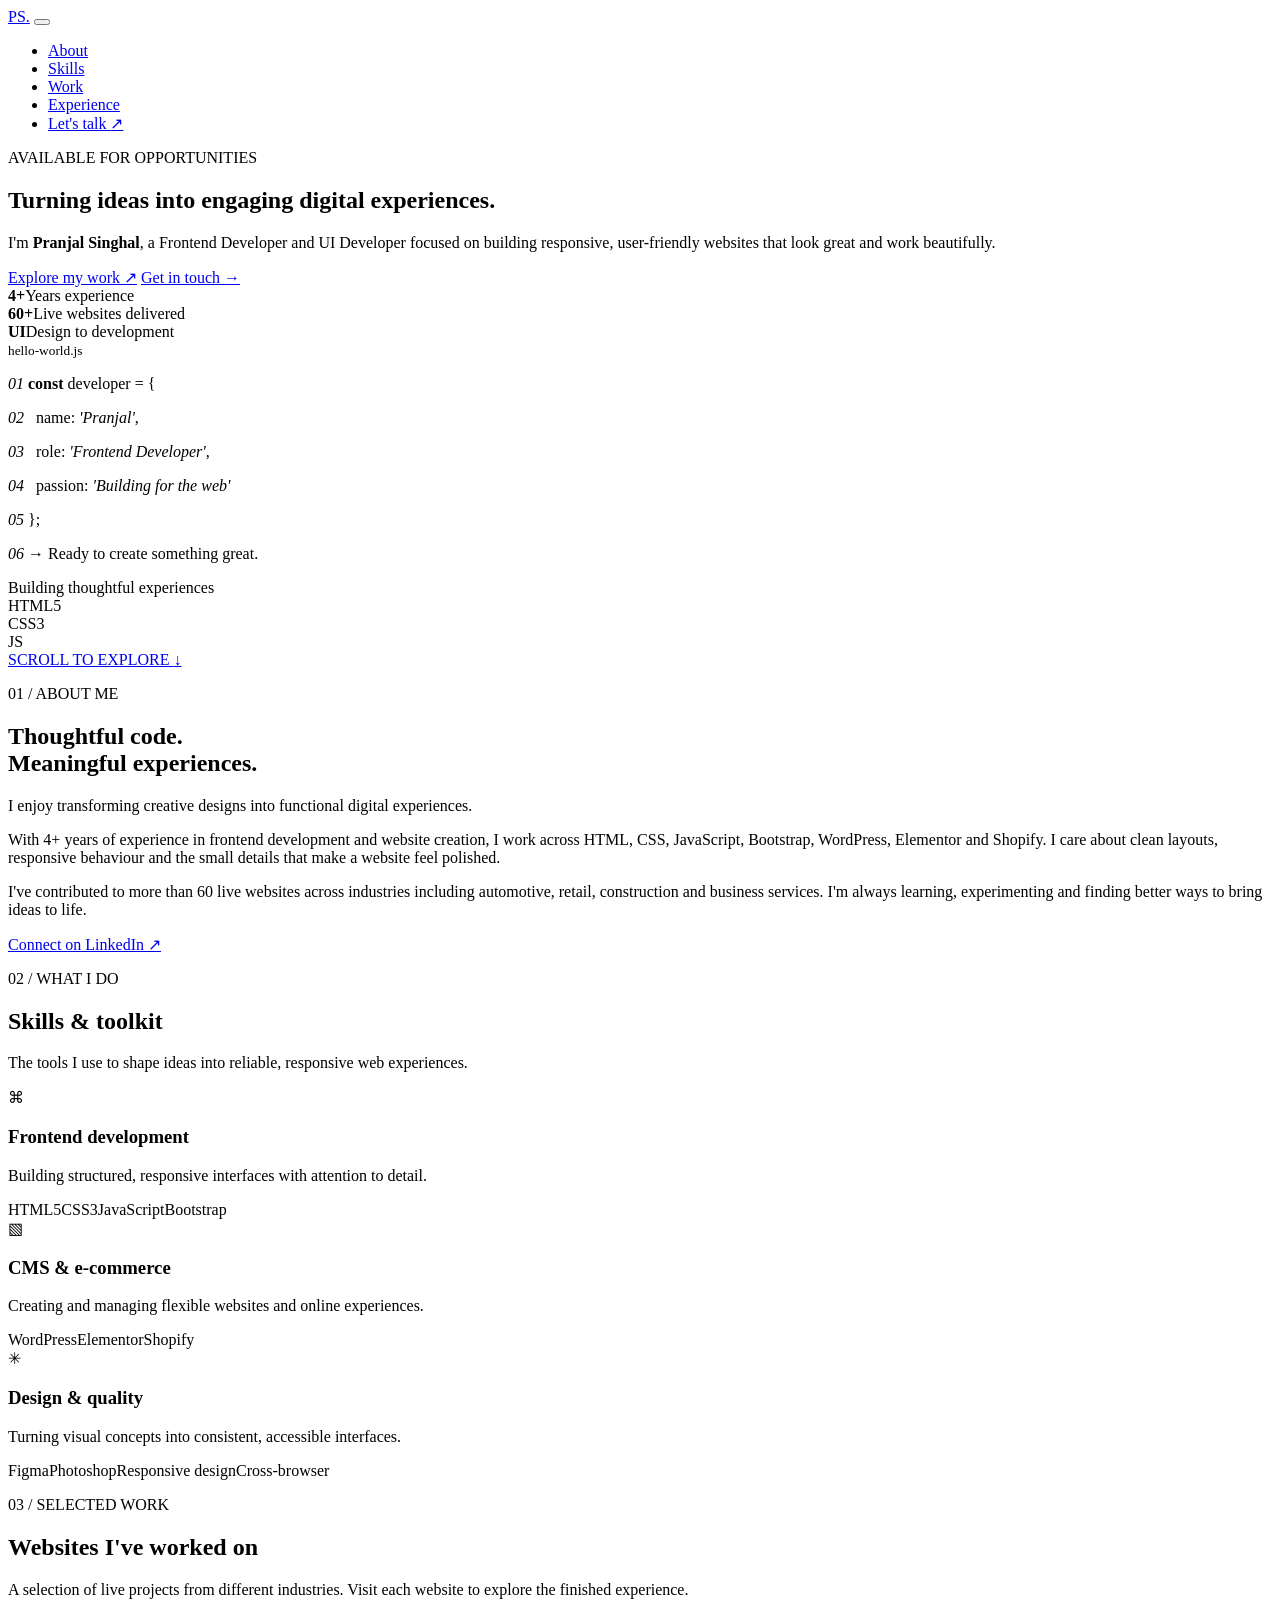
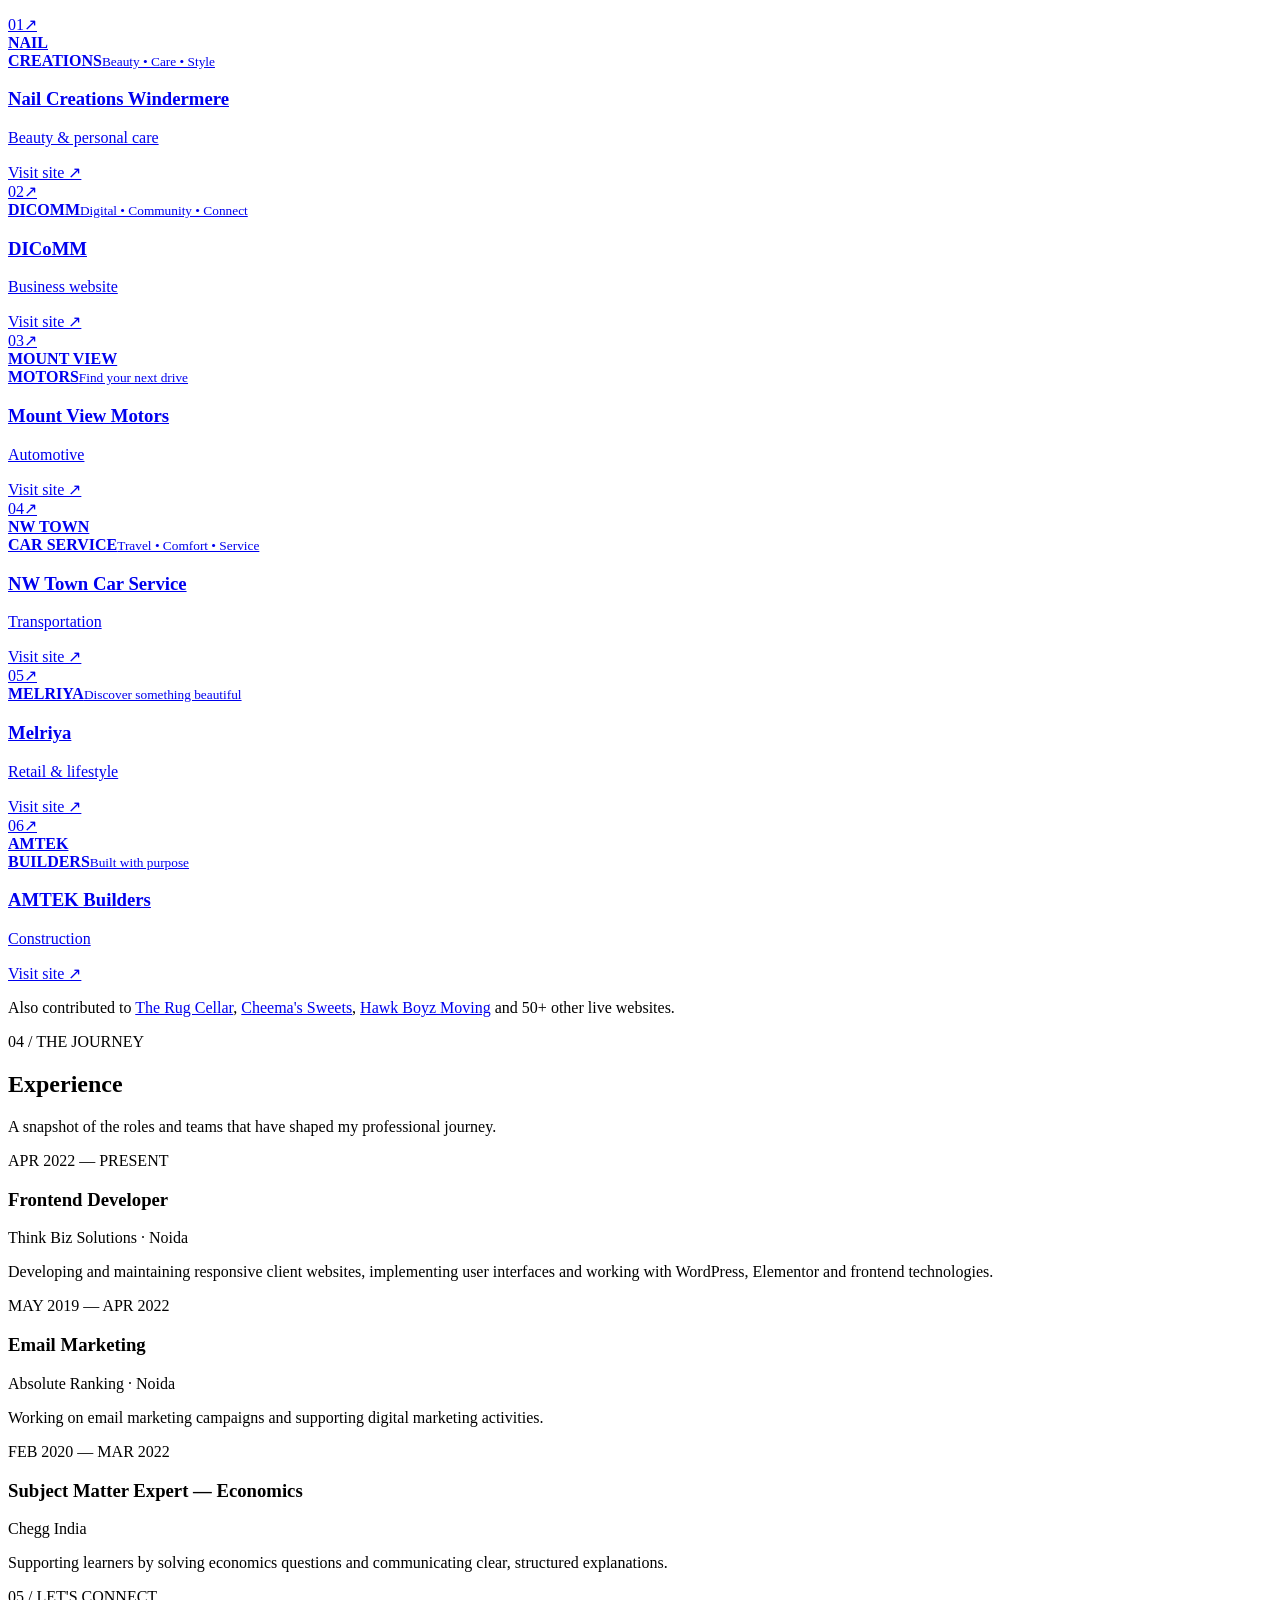
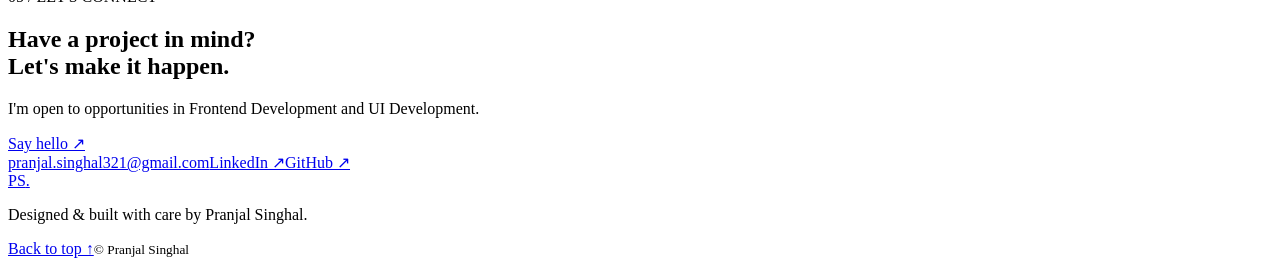
==== index.html @ 318af423 "Add personal portfolio website structure" ====
<!DOCTYPE html>
<html lang="en">
<head>
  <meta charset="UTF-8">
  <meta name="viewport" content="width=device-width, initial-scale=1.0">
  <meta name="description" content="Pranjal Singhal — Frontend Developer and UI Developer. Explore selected web projects, skills and experience.">
  <title>Pranjal Singhal | Frontend Developer</title>
  <link rel="preconnect" href="https://fonts.googleapis.com">
  <link rel="preconnect" href="https://fonts.gstatic.com" crossorigin>
  <link href="https://fonts.googleapis.com/css2?family=DM+Sans:wght@400;500;600;700&family=Manrope:wght@400;500;600;700;800&display=swap" rel="stylesheet">
  <link rel="stylesheet" href="style.css">
  <script src="script.js" defer></script>
</head>
<body>
  <header class="site-header">
    <nav class="nav container" aria-label="Main navigation">
      <a class="logo" href="#home" aria-label="Pranjal Singhal home">PS<span>.</span></a>
      <button class="menu-toggle" aria-label="Open navigation" aria-expanded="false" aria-controls="nav-links">
        <span></span><span></span>
      </button>
      <ul class="nav-links" id="nav-links">
        <li><a href="#about">About</a></li>
        <li><a href="#skills">Skills</a></li>
        <li><a href="#work">Work</a></li>
        <li><a href="#experience">Experience</a></li>
        <li><a class="nav-cta" href="#contact">Let's talk <span>↗</span></a></li>
      </ul>
    </nav>
  </header>

  <main>
    <section class="hero container" id="home">
      <div class="hero-copy">
        <p class="eyebrow"><span class="status-dot"></span> AVAILABLE FOR OPPORTUNITIES</p>
        <h1>Turning ideas into <span class="gradient-text">engaging</span> digital experiences.</h1>
        <p class="hero-description">I'm <strong>Pranjal Singhal</strong>, a Frontend Developer and UI Developer focused on building responsive, user-friendly websites that look great and work beautifully.</p>
        <div class="hero-actions">
          <a class="button button-primary" href="#work">Explore my work <span>↗</span></a>
          <a class="button button-quiet" href="#contact">Get in touch <span>→</span></a>
        </div>
        <div class="hero-meta">
          <div><strong>4+</strong><span>Years experience</span></div>
          <div><strong>60+</strong><span>Live websites delivered</span></div>
          <div><strong>UI</strong><span>Design to development</span></div>
        </div>
      </div>
      <div class="hero-art" aria-label="Abstract frontend development illustration">
        <div class="orb orb-one"></div><div class="orb orb-two"></div>
        <div class="code-card">
          <div class="code-top"><span></span><span></span><span></span><small>hello-world.js</small></div>
          <div class="code-lines">
            <p><i>01</i> <b>const</b> developer = {</p>
            <p><i>02</i> &nbsp; name: <em>'Pranjal'</em>,</p>
            <p><i>03</i> &nbsp; role: <em>'Frontend Developer'</em>,</p>
            <p><i>04</i> &nbsp; passion: <em>'Building for the web'</em></p>
            <p><i>05</i> };</p>
            <p class="code-output"><i>06</i> <span>→ Ready to create something great.</span></p>
          </div>
          <div class="code-footer"><span class="pulse"></span> Building thoughtful experiences</div>
        </div>
        <div class="floating-tag tag-html">HTML5</div>
        <div class="floating-tag tag-css">CSS3</div>
        <div class="floating-tag tag-js">JS</div>
      </div>
      <a class="scroll-cue" href="#about">SCROLL TO EXPLORE <span>↓</span></a>
    </section>

    <section class="section about-section" id="about">
      <div class="container about-grid">
        <div><p class="eyebrow">01 / ABOUT ME</p><h2>Thoughtful code.<br><span class="muted-heading">Meaningful experiences.</span></h2></div>
        <div class="about-copy">
          <p class="lead">I enjoy transforming creative designs into functional digital experiences.</p>
          <p>With 4+ years of experience in frontend development and website creation, I work across HTML, CSS, JavaScript, Bootstrap, WordPress, Elementor and Shopify. I care about clean layouts, responsive behaviour and the small details that make a website feel polished.</p>
          <p>I've contributed to more than 60 live websites across industries including automotive, retail, construction and business services. I'm always learning, experimenting and finding better ways to bring ideas to life.</p>
          <a class="text-link" href="https://www.linkedin.com/in/pranjal-singhal-7a9404220/" target="_blank" rel="noreferrer">Connect on LinkedIn <span>↗</span></a>
        </div>
      </div>
    </section>

    <section class="section container" id="skills">
      <div class="section-heading"><div><p class="eyebrow">02 / WHAT I DO</p><h2>Skills & toolkit</h2></div><p class="section-intro">The tools I use to shape ideas into reliable, responsive web experiences.</p></div>
      <div class="skill-grid">
        <article class="skill-card"><div class="skill-icon">⌘</div><h3>Frontend development</h3><p>Building structured, responsive interfaces with attention to detail.</p><div class="chips"><span>HTML5</span><span>CSS3</span><span>JavaScript</span><span>Bootstrap</span></div></article>
        <article class="skill-card"><div class="skill-icon">▧</div><h3>CMS & e-commerce</h3><p>Creating and managing flexible websites and online experiences.</p><div class="chips"><span>WordPress</span><span>Elementor</span><span>Shopify</span></div></article>
        <article class="skill-card"><div class="skill-icon">✳</div><h3>Design & quality</h3><p>Turning visual concepts into consistent, accessible interfaces.</p><div class="chips"><span>Figma</span><span>Photoshop</span><span>Responsive design</span><span>Cross-browser</span></div></article>
      </div>
    </section>

    <section class="section work-section" id="work">
      <div class="container">
        <div class="section-heading"><div><p class="eyebrow">03 / SELECTED WORK</p><h2>Websites I've worked on</h2></div><p class="section-intro">A selection of live projects from different industries. Visit each website to explore the finished experience.</p></div>
        <div class="project-grid">
          <a class="project-card project-one" href="https://nailcreationswindermere.com/" target="_blank" rel="noreferrer"><div class="project-visual"><span class="project-number">01</span><span class="project-arrow">↗</span><div class="mock-window"><div class="mock-bar"></div><div class="mock-content"><b>NAIL<br>CREATIONS</b><i></i><small>Beauty • Care • Style</small></div></div></div><div class="project-info"><div><h3>Nail Creations Windermere</h3><p>Beauty & personal care</p></div><span class="project-link">Visit site ↗</span></div></a>
          <a class="project-card project-two" href="https://dicomm.ca/" target="_blank" rel="noreferrer"><div class="project-visual"><span class="project-number">02</span><span class="project-arrow">↗</span><div class="mock-window"><div class="mock-bar"></div><div class="mock-content"><b>DI<span>COMM</span></b><i></i><small>Digital • Community • Connect</small></div></div></div><div class="project-info"><div><h3>DICoMM</h3><p>Business website</p></div><span class="project-link">Visit site ↗</span></div></a>
          <a class="project-card project-three" href="https://mountviewmotors.ca/" target="_blank" rel="noreferrer"><div class="project-visual"><span class="project-number">03</span><span class="project-arrow">↗</span><div class="mock-window"><div class="mock-bar"></div><div class="mock-content"><b>MOUNT VIEW<br>MOTORS</b><i></i><small>Find your next drive</small></div></div></div><div class="project-info"><div><h3>Mount View Motors</h3><p>Automotive</p></div><span class="project-link">Visit site ↗</span></div></a>
          <a class="project-card project-four" href="https://www.nwtowncarservice.com/" target="_blank" rel="noreferrer"><div class="project-visual"><span class="project-number">04</span><span class="project-arrow">↗</span><div class="mock-window"><div class="mock-bar"></div><div class="mock-content"><b>NW TOWN<br>CAR SERVICE</b><i></i><small>Travel • Comfort • Service</small></div></div></div><div class="project-info"><div><h3>NW Town Car Service</h3><p>Transportation</p></div><span class="project-link">Visit site ↗</span></div></a>
          <a class="project-card project-five" href="https://www.melriya.com/" target="_blank" rel="noreferrer"><div class="project-visual"><span class="project-number">05</span><span class="project-arrow">↗</span><div class="mock-window"><div class="mock-bar"></div><div class="mock-content"><b>MELRIYA</b><i></i><small>Discover something beautiful</small></div></div></div><div class="project-info"><div><h3>Melriya</h3><p>Retail & lifestyle</p></div><span class="project-link">Visit site ↗</span></div></a>
          <a class="project-card project-six" href="https://www.amtekbuilders.com/" target="_blank" rel="noreferrer"><div class="project-visual"><span class="project-number">06</span><span class="project-arrow">↗</span><div class="mock-window"><div class="mock-bar"></div><div class="mock-content"><b>AMTEK<br>BUILDERS</b><i></i><small>Built with purpose</small></div></div></div><div class="project-info"><div><h3>AMTEK Builders</h3><p>Construction</p></div><span class="project-link">Visit site ↗</span></div></a>
        </div>
        <p class="more-work">Also contributed to <a href="https://therugcellar.in/" target="_blank" rel="noreferrer">The Rug Cellar</a>, <a href="https://cheemasweets.org/" target="_blank" rel="noreferrer">Cheema's Sweets</a>, <a href="https://hawkboyzmoving.com/" target="_blank" rel="noreferrer">Hawk Boyz Moving</a> and 50+ other live websites.</p>
      </div>
    </section>

    <section class="section container" id="experience">
      <div class="section-heading"><div><p class="eyebrow">04 / THE JOURNEY</p><h2>Experience</h2></div><p class="section-intro">A snapshot of the roles and teams that have shaped my professional journey.</p></div>
      <div class="timeline">
        <article class="timeline-item"><div class="timeline-date">APR 2022 — PRESENT</div><div class="timeline-content"><h3>Frontend Developer</h3><p class="company">Think Biz Solutions · Noida</p><p>Developing and maintaining responsive client websites, implementing user interfaces and working with WordPress, Elementor and frontend technologies.</p></div><span class="timeline-dot"></span></article>
        <article class="timeline-item"><div class="timeline-date">MAY 2019 — APR 2022</div><div class="timeline-content"><h3>Email Marketing</h3><p class="company">Absolute Ranking · Noida</p><p>Working on email marketing campaigns and supporting digital marketing activities.</p></div><span class="timeline-dot"></span></article>
        <article class="timeline-item"><div class="timeline-date">FEB 2020 — MAR 2022</div><div class="timeline-content"><h3>Subject Matter Expert — Economics</h3><p class="company">Chegg India</p><p>Supporting learners by solving economics questions and communicating clear, structured explanations.</p></div><span class="timeline-dot"></span></article>
      </div>
    </section>

    <section class="contact-section" id="contact">
      <div class="container contact-inner"><p class="eyebrow">05 / LET'S CONNECT</p><h2>Have a project in mind?<br><span>Let's make it happen.</span></h2><p>I'm open to opportunities in Frontend Development and UI Development.</p><a class="button button-light" href="mailto:pranjal.singhal321@gmail.com">Say hello <span>↗</span></a><div class="contact-details"><a href="mailto:pranjal.singhal321@gmail.com">pranjal.singhal321@gmail.com</a><a href="https://www.linkedin.com/in/pranjal-singhal-7a9404220/" target="_blank" rel="noreferrer">LinkedIn ↗</a><a href="https://github.com/pranjalsinghal321" target="_blank" rel="noreferrer">GitHub ↗</a></div></div>
    </section>
  </main>

  <footer class="footer"><div class="container footer-inner"><a class="logo" href="#home">PS<span>.</span></a><p>Designed & built with care by Pranjal Singhal.</p><a href="#home">Back to top ↑</a><small>© <span id="year"></span> Pranjal Singhal</small></div></footer>
</body>
</html>
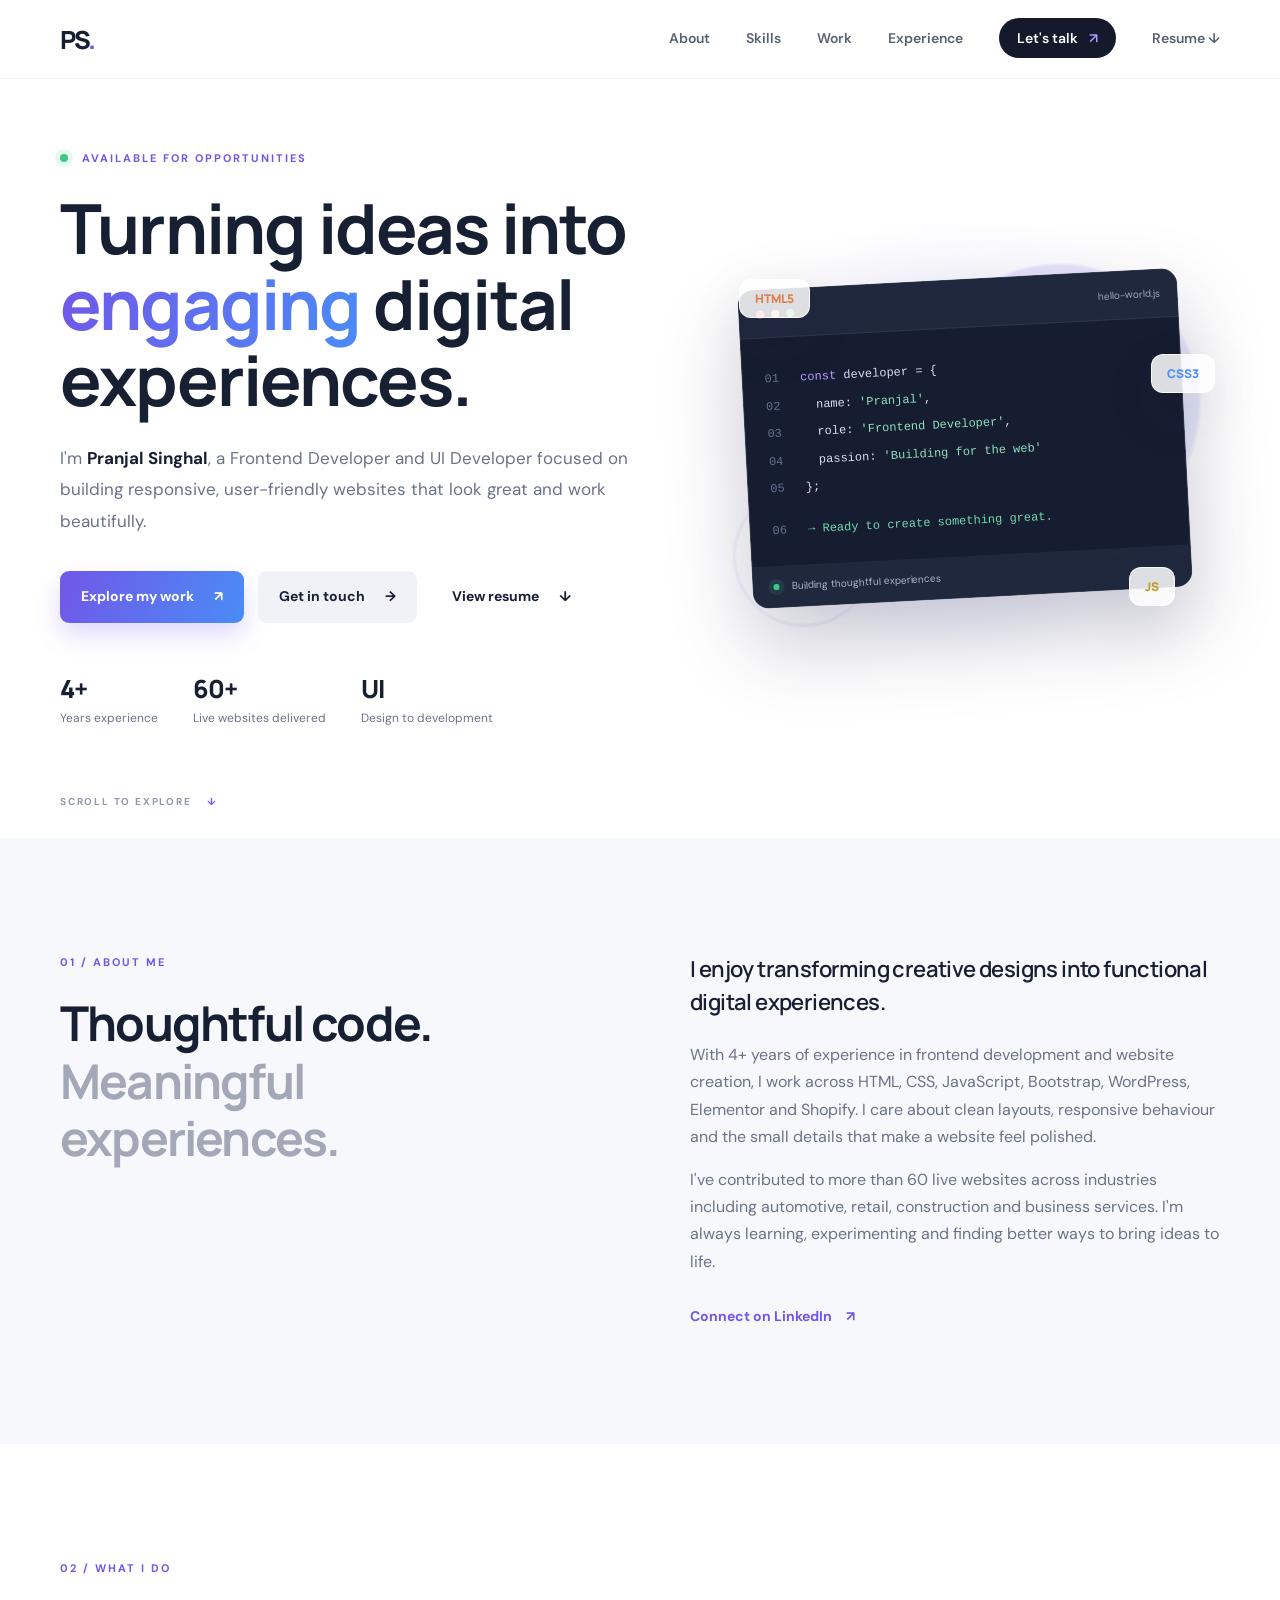
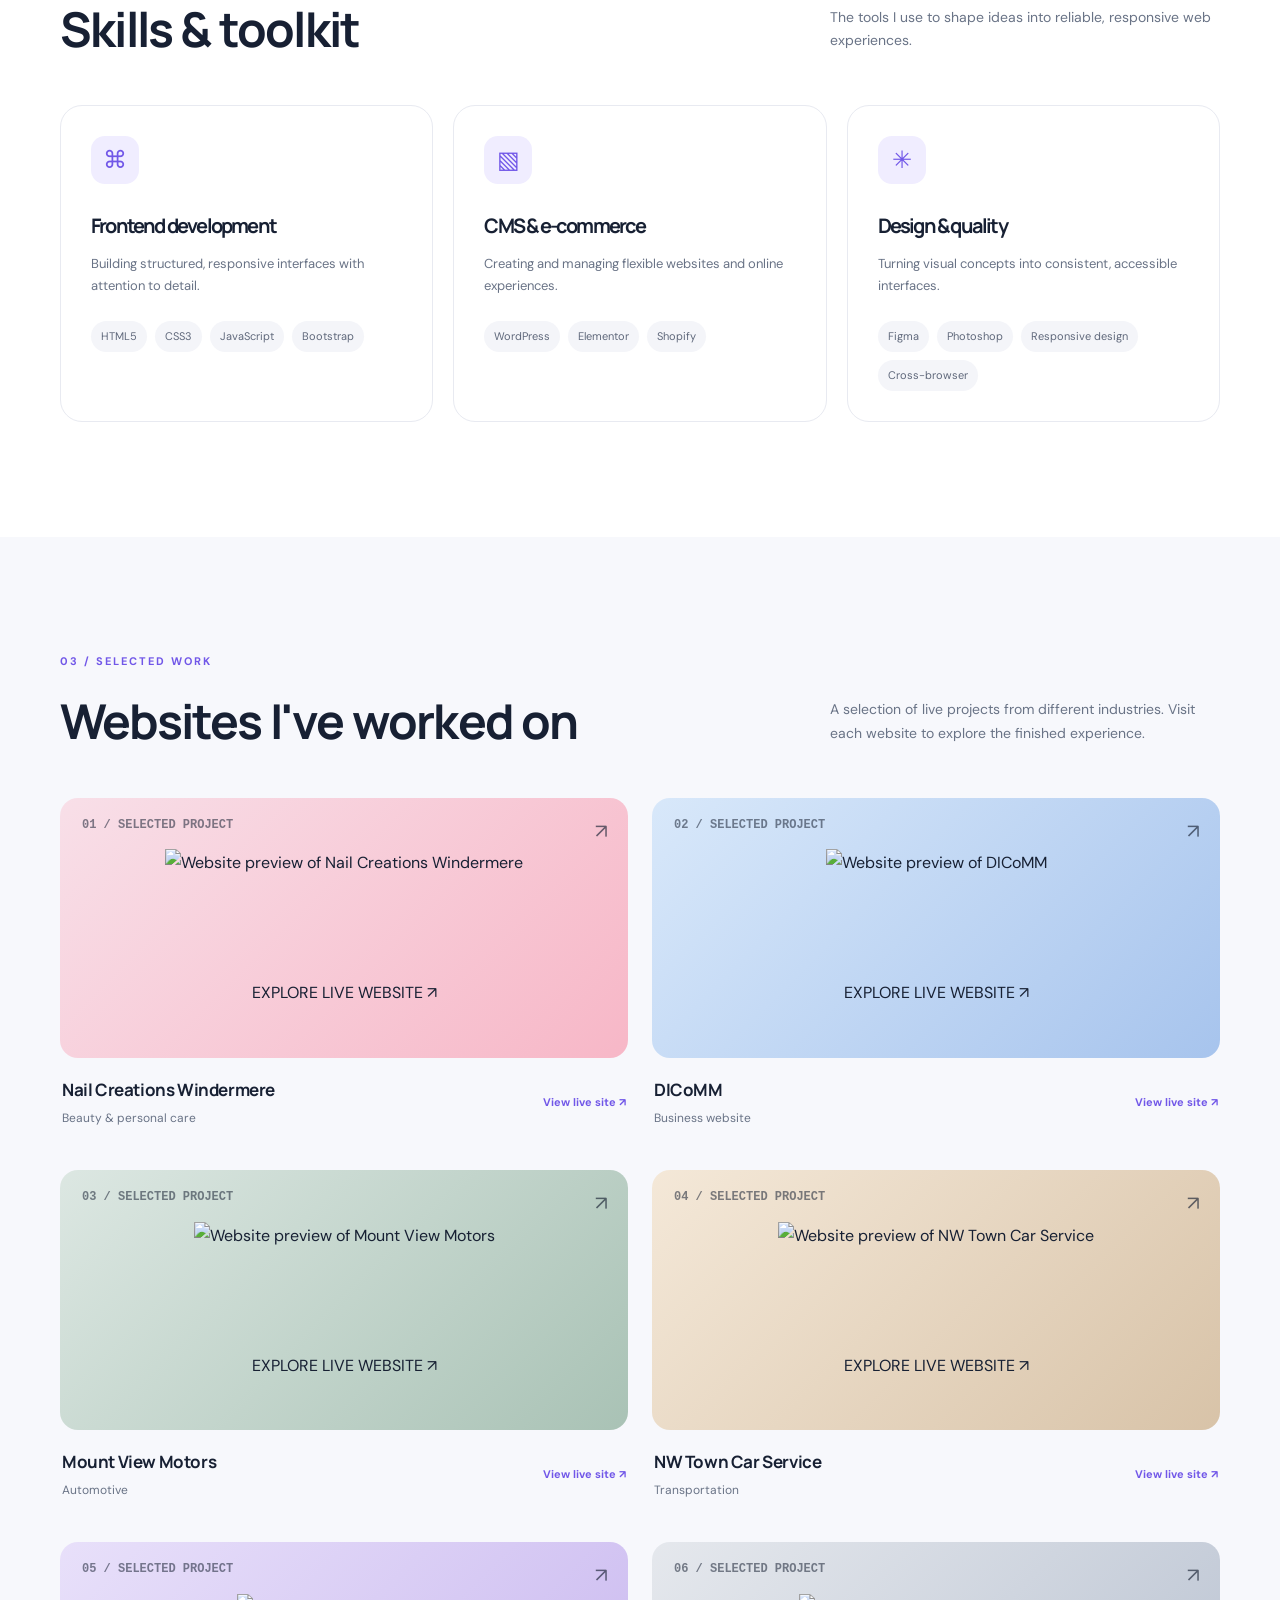
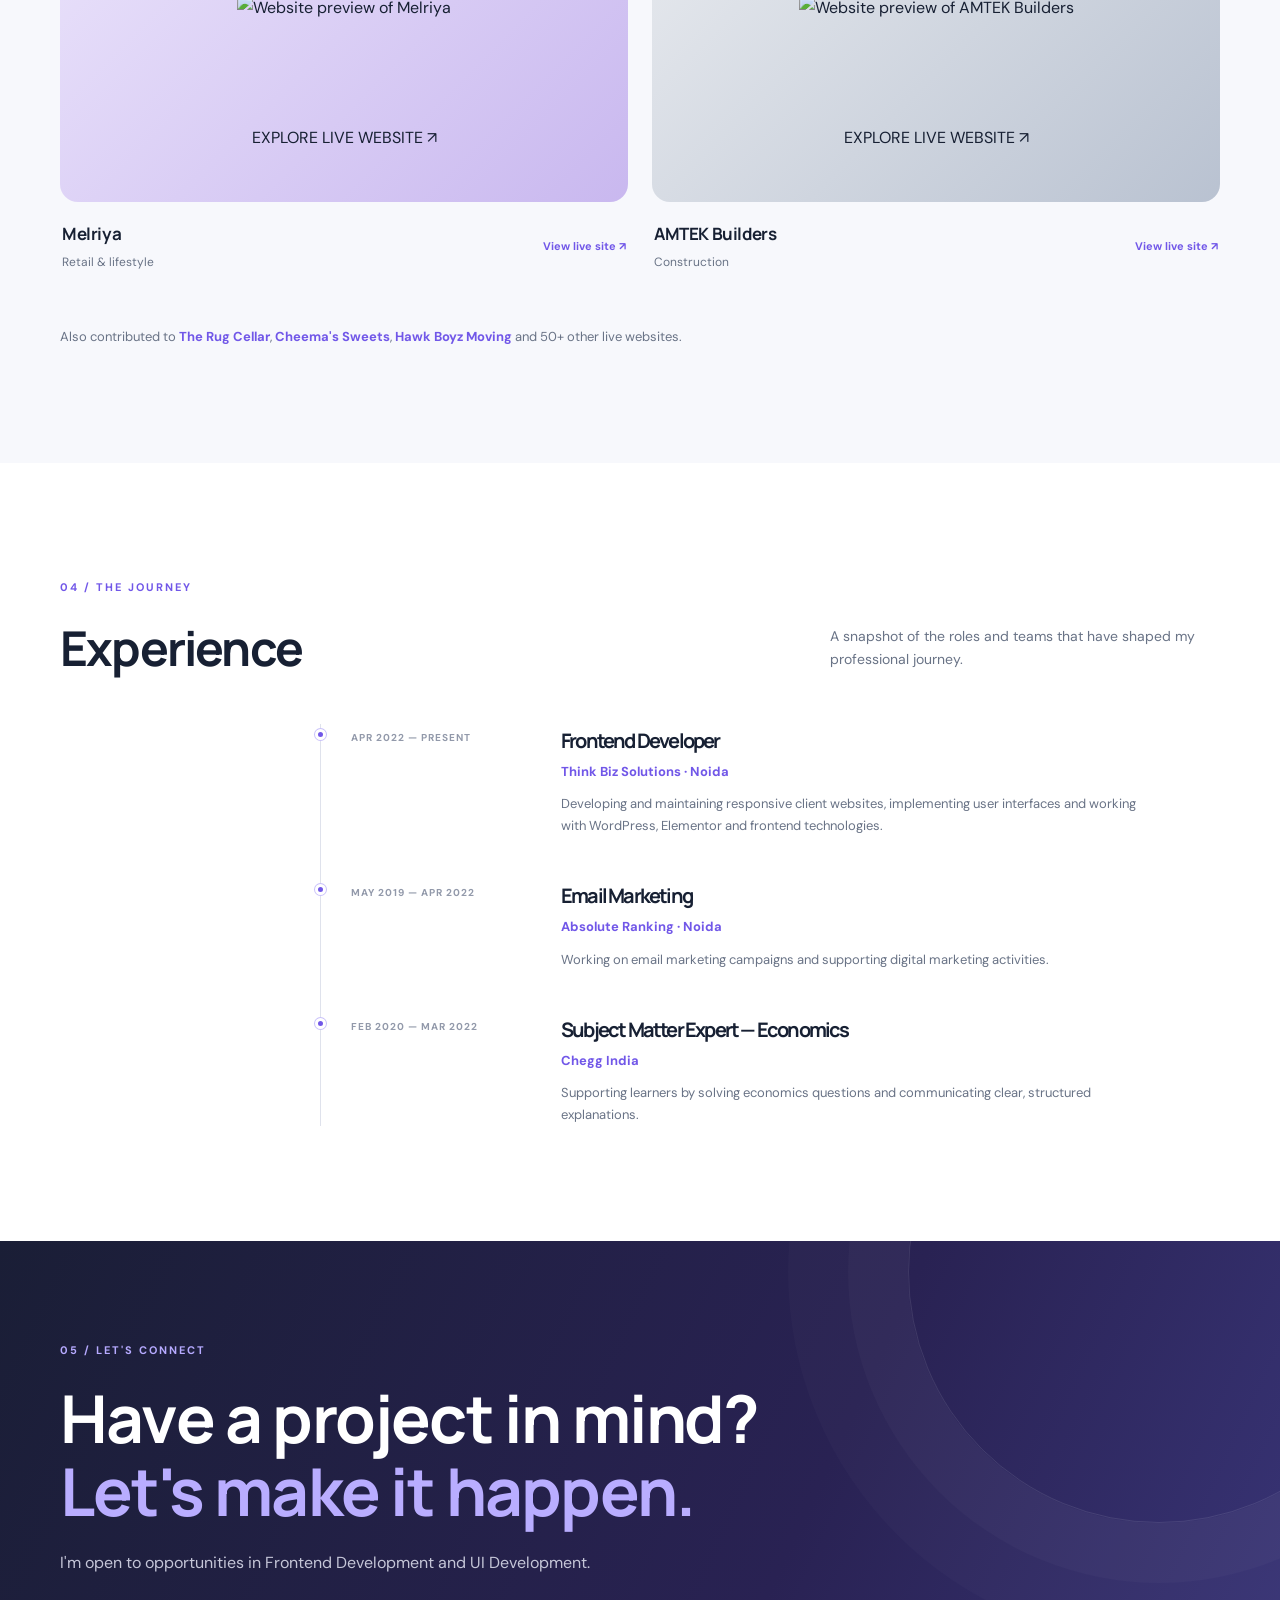
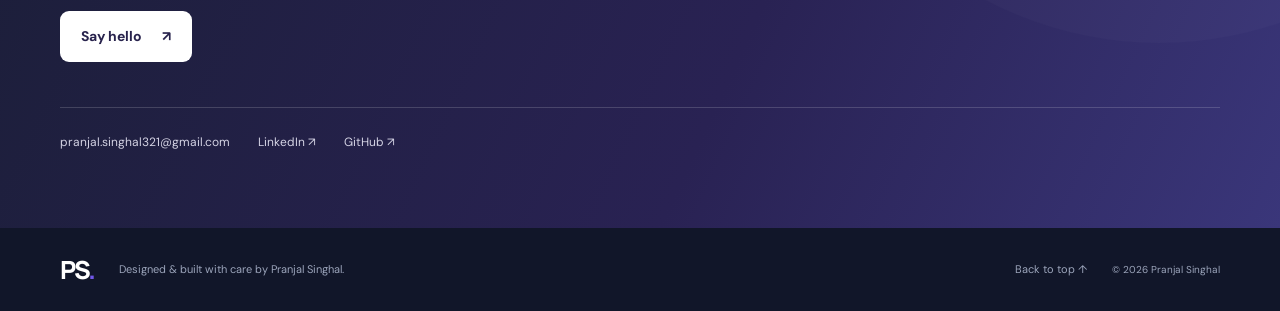
==== commit 74afb517: "Add live project previews and resume links" ====
--- a/index.html
+++ b/index.html
@@ -24,6 +24,7 @@
         <li><a href="#work">Work</a></li>
         <li><a href="#experience">Experience</a></li>
         <li><a class="nav-cta" href="#contact">Let's talk <span>↗</span></a></li>
+        <li><a class="nav-resume" href="resume.html">Resume ↓</a></li>
       </ul>
     </nav>
   </header>
@@ -37,6 +38,7 @@
         <div class="hero-actions">
           <a class="button button-primary" href="#work">Explore my work <span>↗</span></a>
           <a class="button button-quiet" href="#contact">Get in touch <span>→</span></a>
+          <a class="button button-outline" href="resume.html">View resume <span>↓</span></a>
         </div>
         <div class="hero-meta">
           <div><strong>4+</strong><span>Years experience</span></div>
@@ -90,12 +92,12 @@
       <div class="container">
         <div class="section-heading"><div><p class="eyebrow">03 / SELECTED WORK</p><h2>Websites I've worked on</h2></div><p class="section-intro">A selection of live projects from different industries. Visit each website to explore the finished experience.</p></div>
         <div class="project-grid">
-          <a class="project-card project-one" href="https://nailcreationswindermere.com/" target="_blank" rel="noreferrer"><div class="project-visual"><span class="project-number">01</span><span class="project-arrow">↗</span><div class="mock-window"><div class="mock-bar"></div><div class="mock-content"><b>NAIL<br>CREATIONS</b><i></i><small>Beauty • Care • Style</small></div></div></div><div class="project-info"><div><h3>Nail Creations Windermere</h3><p>Beauty & personal care</p></div><span class="project-link">Visit site ↗</span></div></a>
-          <a class="project-card project-two" href="https://dicomm.ca/" target="_blank" rel="noreferrer"><div class="project-visual"><span class="project-number">02</span><span class="project-arrow">↗</span><div class="mock-window"><div class="mock-bar"></div><div class="mock-content"><b>DI<span>COMM</span></b><i></i><small>Digital • Community • Connect</small></div></div></div><div class="project-info"><div><h3>DICoMM</h3><p>Business website</p></div><span class="project-link">Visit site ↗</span></div></a>
-          <a class="project-card project-three" href="https://mountviewmotors.ca/" target="_blank" rel="noreferrer"><div class="project-visual"><span class="project-number">03</span><span class="project-arrow">↗</span><div class="mock-window"><div class="mock-bar"></div><div class="mock-content"><b>MOUNT VIEW<br>MOTORS</b><i></i><small>Find your next drive</small></div></div></div><div class="project-info"><div><h3>Mount View Motors</h3><p>Automotive</p></div><span class="project-link">Visit site ↗</span></div></a>
-          <a class="project-card project-four" href="https://www.nwtowncarservice.com/" target="_blank" rel="noreferrer"><div class="project-visual"><span class="project-number">04</span><span class="project-arrow">↗</span><div class="mock-window"><div class="mock-bar"></div><div class="mock-content"><b>NW TOWN<br>CAR SERVICE</b><i></i><small>Travel • Comfort • Service</small></div></div></div><div class="project-info"><div><h3>NW Town Car Service</h3><p>Transportation</p></div><span class="project-link">Visit site ↗</span></div></a>
-          <a class="project-card project-five" href="https://www.melriya.com/" target="_blank" rel="noreferrer"><div class="project-visual"><span class="project-number">05</span><span class="project-arrow">↗</span><div class="mock-window"><div class="mock-bar"></div><div class="mock-content"><b>MELRIYA</b><i></i><small>Discover something beautiful</small></div></div></div><div class="project-info"><div><h3>Melriya</h3><p>Retail & lifestyle</p></div><span class="project-link">Visit site ↗</span></div></a>
-          <a class="project-card project-six" href="https://www.amtekbuilders.com/" target="_blank" rel="noreferrer"><div class="project-visual"><span class="project-number">06</span><span class="project-arrow">↗</span><div class="mock-window"><div class="mock-bar"></div><div class="mock-content"><b>AMTEK<br>BUILDERS</b><i></i><small>Built with purpose</small></div></div></div><div class="project-info"><div><h3>AMTEK Builders</h3><p>Construction</p></div><span class="project-link">Visit site ↗</span></div></a>
+          <a class="project-card project-one" href="https://nailcreationswindermere.com/" target="_blank" rel="noreferrer"><div class="project-visual"><img class="project-shot" src="https://s.wordpress.com/mshots/v1/https%3A%2F%2Fnailcreationswindermere.com%2F?w=1400" alt="Website preview of Nail Creations Windermere" loading="lazy"><span class="project-number">01 / SELECTED PROJECT</span><span class="project-arrow">↗</span><span class="project-open">EXPLORE LIVE WEBSITE ↗</span></div><div class="project-info"><div><h3>Nail Creations Windermere</h3><p>Beauty & personal care</p></div><span class="project-link">View live site ↗</span></div></a>
+          <a class="project-card project-two" href="https://dicomm.ca/" target="_blank" rel="noreferrer"><div class="project-visual"><img class="project-shot" src="https://s.wordpress.com/mshots/v1/https%3A%2F%2Fdicomm.ca%2F?w=1400" alt="Website preview of DICoMM" loading="lazy"><span class="project-number">02 / SELECTED PROJECT</span><span class="project-arrow">↗</span><span class="project-open">EXPLORE LIVE WEBSITE ↗</span></div><div class="project-info"><div><h3>DICoMM</h3><p>Business website</p></div><span class="project-link">View live site ↗</span></div></a>
+          <a class="project-card project-three" href="https://mountviewmotors.ca/" target="_blank" rel="noreferrer"><div class="project-visual"><img class="project-shot" src="https://s.wordpress.com/mshots/v1/https%3A%2F%2Fmountviewmotors.ca%2F?w=1400" alt="Website preview of Mount View Motors" loading="lazy"><span class="project-number">03 / SELECTED PROJECT</span><span class="project-arrow">↗</span><span class="project-open">EXPLORE LIVE WEBSITE ↗</span></div><div class="project-info"><div><h3>Mount View Motors</h3><p>Automotive</p></div><span class="project-link">View live site ↗</span></div></a>
+          <a class="project-card project-four" href="https://www.nwtowncarservice.com/" target="_blank" rel="noreferrer"><div class="project-visual"><img class="project-shot" src="https://s.wordpress.com/mshots/v1/https%3A%2F%2Fwww.nwtowncarservice.com%2F?w=1400" alt="Website preview of NW Town Car Service" loading="lazy"><span class="project-number">04 / SELECTED PROJECT</span><span class="project-arrow">↗</span><span class="project-open">EXPLORE LIVE WEBSITE ↗</span></div><div class="project-info"><div><h3>NW Town Car Service</h3><p>Transportation</p></div><span class="project-link">View live site ↗</span></div></a>
+          <a class="project-card project-five" href="https://www.melriya.com/" target="_blank" rel="noreferrer"><div class="project-visual"><img class="project-shot" src="https://s.wordpress.com/mshots/v1/https%3A%2F%2Fwww.melriya.com%2F?w=1400" alt="Website preview of Melriya" loading="lazy"><span class="project-number">05 / SELECTED PROJECT</span><span class="project-arrow">↗</span><span class="project-open">EXPLORE LIVE WEBSITE ↗</span></div><div class="project-info"><div><h3>Melriya</h3><p>Retail & lifestyle</p></div><span class="project-link">View live site ↗</span></div></a>
+          <a class="project-card project-six" href="https://www.amtekbuilders.com/" target="_blank" rel="noreferrer"><div class="project-visual"><img class="project-shot" src="https://s.wordpress.com/mshots/v1/https%3A%2F%2Fwww.amtekbuilders.com%2F?w=1400" alt="Website preview of AMTEK Builders" loading="lazy"><span class="project-number">06 / SELECTED PROJECT</span><span class="project-arrow">↗</span><span class="project-open">EXPLORE LIVE WEBSITE ↗</span></div><div class="project-info"><div><h3>AMTEK Builders</h3><p>Construction</p></div><span class="project-link">View live site ↗</span></div></a>
         </div>
         <p class="more-work">Also contributed to <a href="https://therugcellar.in/" target="_blank" rel="noreferrer">The Rug Cellar</a>, <a href="https://cheemasweets.org/" target="_blank" rel="noreferrer">Cheema's Sweets</a>, <a href="https://hawkboyzmoving.com/" target="_blank" rel="noreferrer">Hawk Boyz Moving</a> and 50+ other live websites.</p>
       </div>
--- a/style.css
+++ b/style.css
@@ -0,0 +1,5 @@
+:root{--ink:#172033;--muted:#697386;--paper:#f7f8fc;--white:#fff;--line:#e8eaf1;--purple:#7157e8;--blue:#4a8cf6;--dark:#141a2b;--radius:22px;--shadow:0 20px 60px rgba(30,38,68,.09)}
+*{box-sizing:border-box}html{scroll-behavior:smooth;scroll-padding-top:90px}body{margin:0;background:var(--white);color:var(--ink);font-family:"DM Sans",sans-serif;line-height:1.7}a{color:inherit;text-decoration:none}.container{width:min(1160px,calc(100% - 48px));margin-inline:auto}.site-header{position:sticky;top:0;z-index:20;background:rgba(255,255,255,.88);backdrop-filter:blur(16px);border-bottom:1px solid rgba(232,234,241,.8)}.nav{height:78px;display:flex;align-items:center;justify-content:space-between}.logo{font:800 25px "Manrope",sans-serif;letter-spacing:-2px}.logo span{color:var(--purple)}.nav-links{display:flex;align-items:center;gap:36px;margin:0;padding:0;list-style:none;font-size:14px;font-weight:600}.nav-links a:not(.nav-cta){color:#586174;transition:color .2s}.nav-links a:hover{color:var(--purple)}.nav-cta{background:var(--dark);color:white;padding:11px 18px;border-radius:30px}.nav-cta span{padding-left:8px;color:#a99aff}.menu-toggle{display:none;background:none;border:0}.hero{min-height:690px;display:grid;grid-template-columns:1.08fr .92fr;align-items:center;gap:50px;position:relative;padding-top:70px;padding-bottom:110px}.eyebrow{font-size:11px;letter-spacing:2px;font-weight:700;color:var(--purple);margin:0 0 22px}.status-dot,.pulse{display:inline-block;width:8px;height:8px;border-radius:50%;background:#39c78a;margin-right:9px;box-shadow:0 0 0 5px rgba(57,199,138,.12)}h1,h2,h3,p{margin-top:0}h1,h2,h3{font-family:"Manrope",sans-serif;letter-spacing:-1.8px}h1{font-size:clamp(44px,5.4vw,70px);line-height:1.1;margin-bottom:25px;max-width:680px}.gradient-text{background:linear-gradient(110deg,#7157e8,#4a8cf6);-webkit-background-clip:text;background-clip:text;color:transparent}.hero-description{max-width:570px;color:var(--muted);font-size:17px;line-height:1.85}.hero-description strong{color:var(--ink)}.hero-actions{display:flex;gap:14px;align-items:center;margin:34px 0 48px}.button{display:inline-flex;align-items:center;gap:20px;padding:14px 21px;border-radius:9px;font-size:14px;font-weight:700;transition:transform .2s,box-shadow .2s}.button:hover{transform:translateY(-3px)}.button-primary{color:white;background:linear-gradient(110deg,var(--purple),var(--blue));box-shadow:0 12px 25px rgba(113,87,232,.22)}.button-quiet{color:var(--ink);background:#f1f2f8}.hero-meta{display:flex;gap:35px}.hero-meta div{display:grid;gap:2px}.hero-meta strong{font:800 25px "Manrope";letter-spacing:-1px}.hero-meta span{font-size:12px;color:var(--muted)}.hero-art{height:430px;display:grid;place-items:center;position:relative;background:radial-gradient(circle at 50% 50%,#eceaff 0,rgba(241,240,255,.6) 38%,transparent 70%)}.orb{position:absolute;border-radius:50%;filter:blur(1px)}.orb-one{width:280px;height:280px;background:linear-gradient(140deg,rgba(126,100,242,.18),rgba(74,140,246,.1));top:40px;right:20px}.orb-two{width:140px;height:140px;border:1px solid rgba(113,87,232,.25);bottom:28px;left:25px}.code-card{z-index:1;width:min(440px,100%);background:#171d31;border:1px solid rgba(255,255,255,.15);border-radius:16px;box-shadow:0 35px 80px rgba(35,37,80,.25);overflow:hidden;transform:rotate(-3deg)}.code-top{height:48px;display:flex;align-items:center;gap:7px;padding:0 17px;background:#20283e;border-bottom:1px solid rgba(255,255,255,.07)}.code-top>span{width:8px;height:8px;border-radius:50%;background:#fa7777}.code-top>span:nth-child(2){background:#f2c36b}.code-top>span:nth-child(3){background:#61c99b}.code-top small{margin-left:auto;color:#9ba5bd;font-size:10px}.code-lines{padding:28px 22px 20px;font:12px/2.3 monospace;color:#d8def1}.code-lines p{margin:0;white-space:nowrap}.code-lines i{font-style:normal;color:#65718f;margin-right:14px}.code-lines b{color:#b39cff;font-weight:400}.code-lines em{font-style:normal;color:#8fe0bd}.code-output{margin-top:14px!important;color:#a4b3d7}.code-output span{color:#75d8ae}.code-footer{padding:12px 20px;background:#20283e;color:#aab4cc;font-size:10px}.pulse{width:6px;height:6px}.floating-tag{position:absolute;z-index:2;padding:10px 15px;border:1px solid rgba(255,255,255,.8);border-radius:12px;background:rgba(255,255,255,.85);box-shadow:var(--shadow);font:800 12px "Manrope"}.tag-html{top:55px;left:30px;color:#e27b46}.tag-css{right:5px;top:130px;color:#4a8cf6}.tag-js{bottom:48px;right:45px;color:#c39a24}.scroll-cue{position:absolute;bottom:28px;left:0;font-size:10px;letter-spacing:1.8px;font-weight:700;color:#9098a9}.scroll-cue span{padding-left:12px;color:var(--purple)}.section{padding-top:115px;padding-bottom:115px}.about-section,.work-section{background:var(--paper)}.about-grid{display:grid;grid-template-columns:1fr 1fr;gap:100px}.about-grid h2,.section-heading h2{font-size:clamp(34px,4vw,48px);line-height:1.2;margin:0}.muted-heading{color:#a2a8b7}.about-copy{max-width:550px;color:var(--muted)}.about-copy .lead{font:600 22px/1.5 "Manrope";color:var(--ink);letter-spacing:-.6px}.text-link{display:inline-flex;gap:14px;margin-top:14px;color:var(--purple);font-weight:700;font-size:14px}.section-heading{display:flex;justify-content:space-between;align-items:end;gap:30px;margin-bottom:48px}.section-intro{max-width:390px;color:var(--muted);font-size:14px;margin:0 0 4px}.skill-grid{display:grid;grid-template-columns:repeat(3,1fr);gap:20px}.skill-card{padding:30px;border:1px solid var(--line);border-radius:var(--radius);transition:transform .25s,box-shadow .25s}.skill-card:hover{transform:translateY(-6px);box-shadow:var(--shadow)}.skill-icon{width:48px;height:48px;display:grid;place-items:center;border-radius:14px;background:#f0edff;color:var(--purple);font-size:24px;margin-bottom:25px}.skill-card h3{font-size:20px;margin-bottom:10px}.skill-card p{font-size:13px;color:var(--muted);min-height:48px}.chips{display:flex;flex-wrap:wrap;gap:8px;margin-top:20px}.chips span{font-size:11px;padding:6px 10px;background:#f4f5f9;border-radius:30px;color:#5f687b}.project-grid{display:grid;grid-template-columns:repeat(2,1fr);gap:24px}.project-card{display:block;min-width:0}.project-visual{height:260px;border-radius:18px;position:relative;display:grid;place-items:center;overflow:hidden;transition:transform .25s}.project-card:hover .project-visual{transform:translateY(-5px)}.project-one .project-visual{background:linear-gradient(135deg,#f8dfe8,#f7b7c7)}.project-two .project-visual{background:linear-gradient(135deg,#d8e8fa,#a7c4ed)}.project-three .project-visual{background:linear-gradient(135deg,#dce7e2,#a9c2b5)}.project-four .project-visual{background:linear-gradient(135deg,#f4e8d8,#d8c3a8)}.project-five .project-visual{background:linear-gradient(135deg,#e8e0fa,#c9b8ef)}.project-six .project-visual{background:linear-gradient(135deg,#e5e8ed,#b9c2d1)}.project-number{position:absolute;top:20px;left:22px;font:700 12px monospace;color:rgba(23,32,51,.55)}.project-arrow{position:absolute;top:16px;right:20px;font-size:20px;color:rgba(23,32,51,.65)}.mock-window{width:62%;height:165px;background:rgba(255,255,255,.8);border:1px solid rgba(255,255,255,.9);border-radius:8px;box-shadow:0 18px 40px rgba(36,42,62,.13);overflow:hidden;transform:rotate(-4deg);transition:transform .3s}.project-card:hover .mock-window{transform:rotate(0) scale(1.03)}.mock-bar{height:17px;background:rgba(255,255,255,.7);border-bottom:1px solid rgba(30,40,60,.08)}.mock-content{height:calc(100% - 17px);display:flex;flex-direction:column;justify-content:center;align-items:center;text-align:center;color:#28344a}.mock-content b{font:800 20px/1.1 "Manrope";letter-spacing:-1px}.mock-content b span{color:#5b83c5}.mock-content i{width:35px;height:3px;background:rgba(80,95,130,.4);margin:12px}.mock-content small{font-size:9px;letter-spacing:1px;color:#778196}.project-info{display:flex;justify-content:space-between;align-items:center;gap:12px;padding:18px 2px}.project-info h3{font-size:17px;letter-spacing:-.4px;margin:0 0 3px}.project-info p{font-size:12px;color:var(--muted);margin:0}.project-link{font-size:11px;color:var(--purple);font-weight:700;white-space:nowrap}.more-work{margin:35px 0 0;color:var(--muted);font-size:13px}.more-work a{color:var(--purple);font-weight:700}.timeline{max-width:900px;margin-left:auto;border-left:1px solid #dfe2ec}.timeline-item{display:grid;grid-template-columns:180px 1fr 12px;gap:30px;padding:0 0 42px 30px;position:relative}.timeline-item:last-child{padding-bottom:0}.timeline-date{font-size:10px;letter-spacing:1px;color:#9299aa;font-weight:700;padding-top:5px}.timeline-content h3{font-size:20px;margin:0 0 3px}.timeline-content .company{font-size:13px;color:var(--purple);font-weight:700;margin-bottom:10px}.timeline-content>p:last-child{font-size:13px;color:var(--muted);max-width:600px;margin:0}.timeline-dot{position:absolute;left:-6px;top:5px;width:11px;height:11px;border:3px solid white;border-radius:50%;background:var(--purple);box-shadow:0 0 0 1px #c9c1fa}.contact-section{background:linear-gradient(115deg,#1a1e36,#292253 60%,#3a367a);color:white;padding:100px 0 75px;overflow:hidden;position:relative}.contact-section:after{content:"";position:absolute;width:500px;height:500px;border:1px solid rgba(255,255,255,.1);border-radius:50%;right:-130px;top:-220px;box-shadow:0 0 0 60px rgba(255,255,255,.025),0 0 0 120px rgba(255,255,255,.02)}.contact-inner{position:relative;z-index:1}.contact-section .eyebrow{color:#b6aaff}.contact-section h2{font-size:clamp(40px,6vw,66px);line-height:1.12;margin-bottom:20px}.contact-section h2 span{color:#b9adff}.contact-section p:not(.eyebrow){color:#c5c6d8}.button-light{background:white;color:#28234d;margin:18px 0 45px}.contact-details{display:flex;flex-wrap:wrap;gap:28px;padding-top:24px;border-top:1px solid rgba(255,255,255,.16);font-size:12px;color:#d4d3e4}.footer{background:#111629;color:#9ca5bb;padding:24px 0}.footer-inner{display:flex;align-items:center;gap:25px}.footer .logo{color:white}.footer p{font-size:11px;margin:0 auto 0 0}.footer>a,.footer-inner>a:not(.logo){font-size:11px}.footer small{font-size:10px}
+@media(max-width:850px){.hero{grid-template-columns:1fr;gap:20px;padding-top:80px}.hero-art{height:370px;max-width:600px;width:100%;margin:auto}.hero-copy{max-width:700px}.scroll-cue{display:none}.about-grid{gap:45px}.section-heading{align-items:start;flex-direction:column}.section-intro{max-width:560px}.skill-grid{grid-template-columns:1fr 1fr}.skill-card:last-child{grid-column:span 2}.project-visual{height:220px}}
+@media(max-width:600px){.container{width:min(100% - 36px,1160px)}.nav{height:68px}.menu-toggle{display:flex;flex-direction:column;gap:6px;padding:10px}.menu-toggle span{width:23px;height:2px;background:var(--ink);display:block}.nav-links{display:none;position:absolute;top:68px;left:0;right:0;padding:22px 24px 26px;background:white;border-bottom:1px solid var(--line);flex-direction:column;align-items:stretch;gap:20px}.nav-links.open{display:flex}.nav-cta{display:inline-block;text-align:center}.hero{min-height:auto;padding-top:65px;padding-bottom:70px}.eyebrow{font-size:10px}.hero h1{font-size:43px}.hero-description{font-size:15px}.hero-actions{flex-wrap:wrap;margin:28px 0 35px}.hero-meta{gap:20px;justify-content:space-between}.hero-meta strong{font-size:21px}.hero-meta span{font-size:10px}.hero-art{height:300px}.code-card{width:95%;transform:rotate(-2deg)}.code-lines{font-size:9px;padding:20px 12px}.code-lines i{margin-right:6px}.floating-tag{padding:7px 10px;font-size:10px}.tag-html{left:0;top:25px}.tag-css{right:0;top:75px}.tag-js{right:15px;bottom:15px}.section{padding-top:78px;padding-bottom:78px}.about-grid{grid-template-columns:1fr;gap:25px}.about-grid h2,.section-heading h2{font-size:36px}.about-copy .lead{font-size:19px}.skill-grid{grid-template-columns:1fr}.skill-card:last-child{grid-column:auto}.skill-card p{min-height:0}.project-grid{grid-template-columns:1fr;gap:12px}.project-visual{height:220px}.timeline{margin-left:5px}.timeline-item{grid-template-columns:1fr 12px;gap:4px;padding-left:22px;padding-bottom:32px}.timeline-date{grid-column:1;font-size:9px}.timeline-content{grid-column:1}.timeline-dot{grid-column:2;grid-row:1}.contact-section{padding:75px 0 55px}.contact-section h2{font-size:42px}.contact-details{flex-direction:column;gap:12px}.footer-inner{flex-wrap:wrap;gap:12px}.footer p{width:calc(100% - 60px);margin:0}.footer-inner>a:not(.logo){margin-left:auto}.footer small{width:100%}}
+@media(prefers-reduced-motion:reduce){html{scroll-behavior:auto}*,*::before,*::after{transition:none!important}}
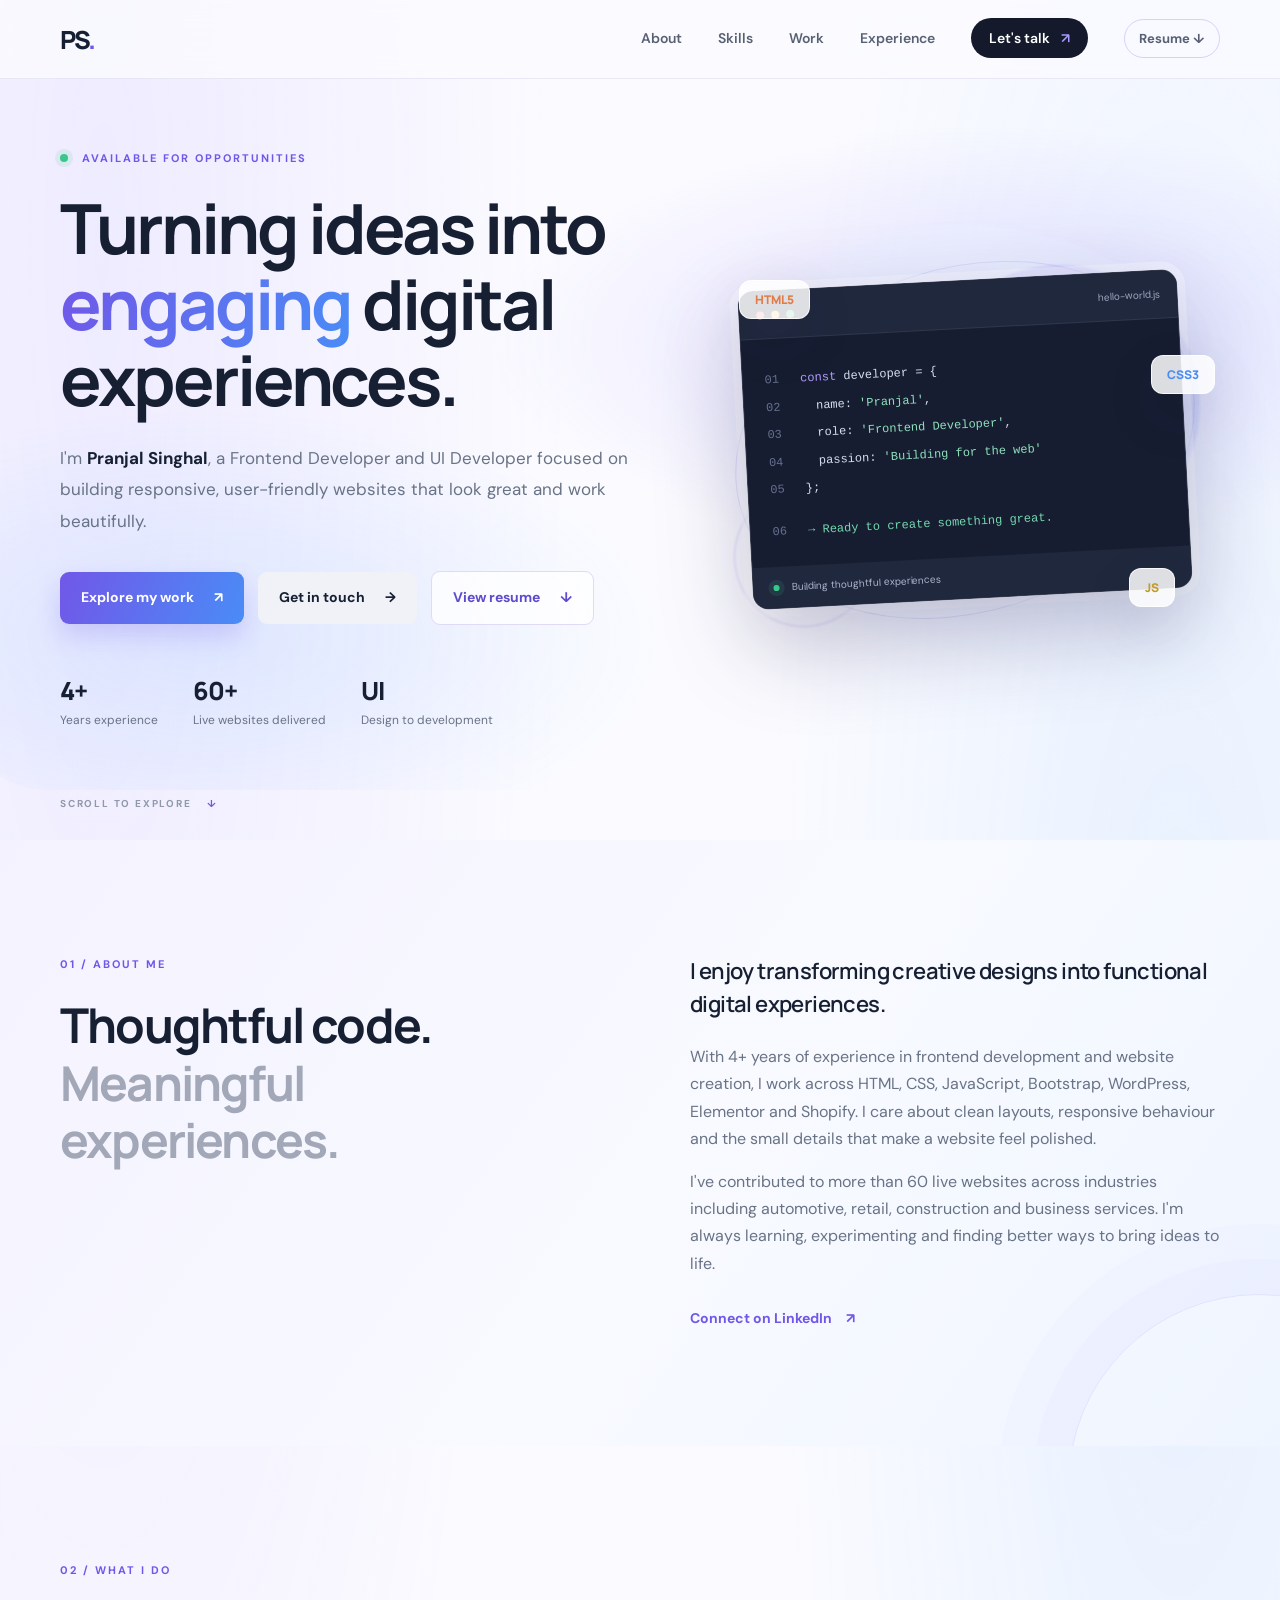
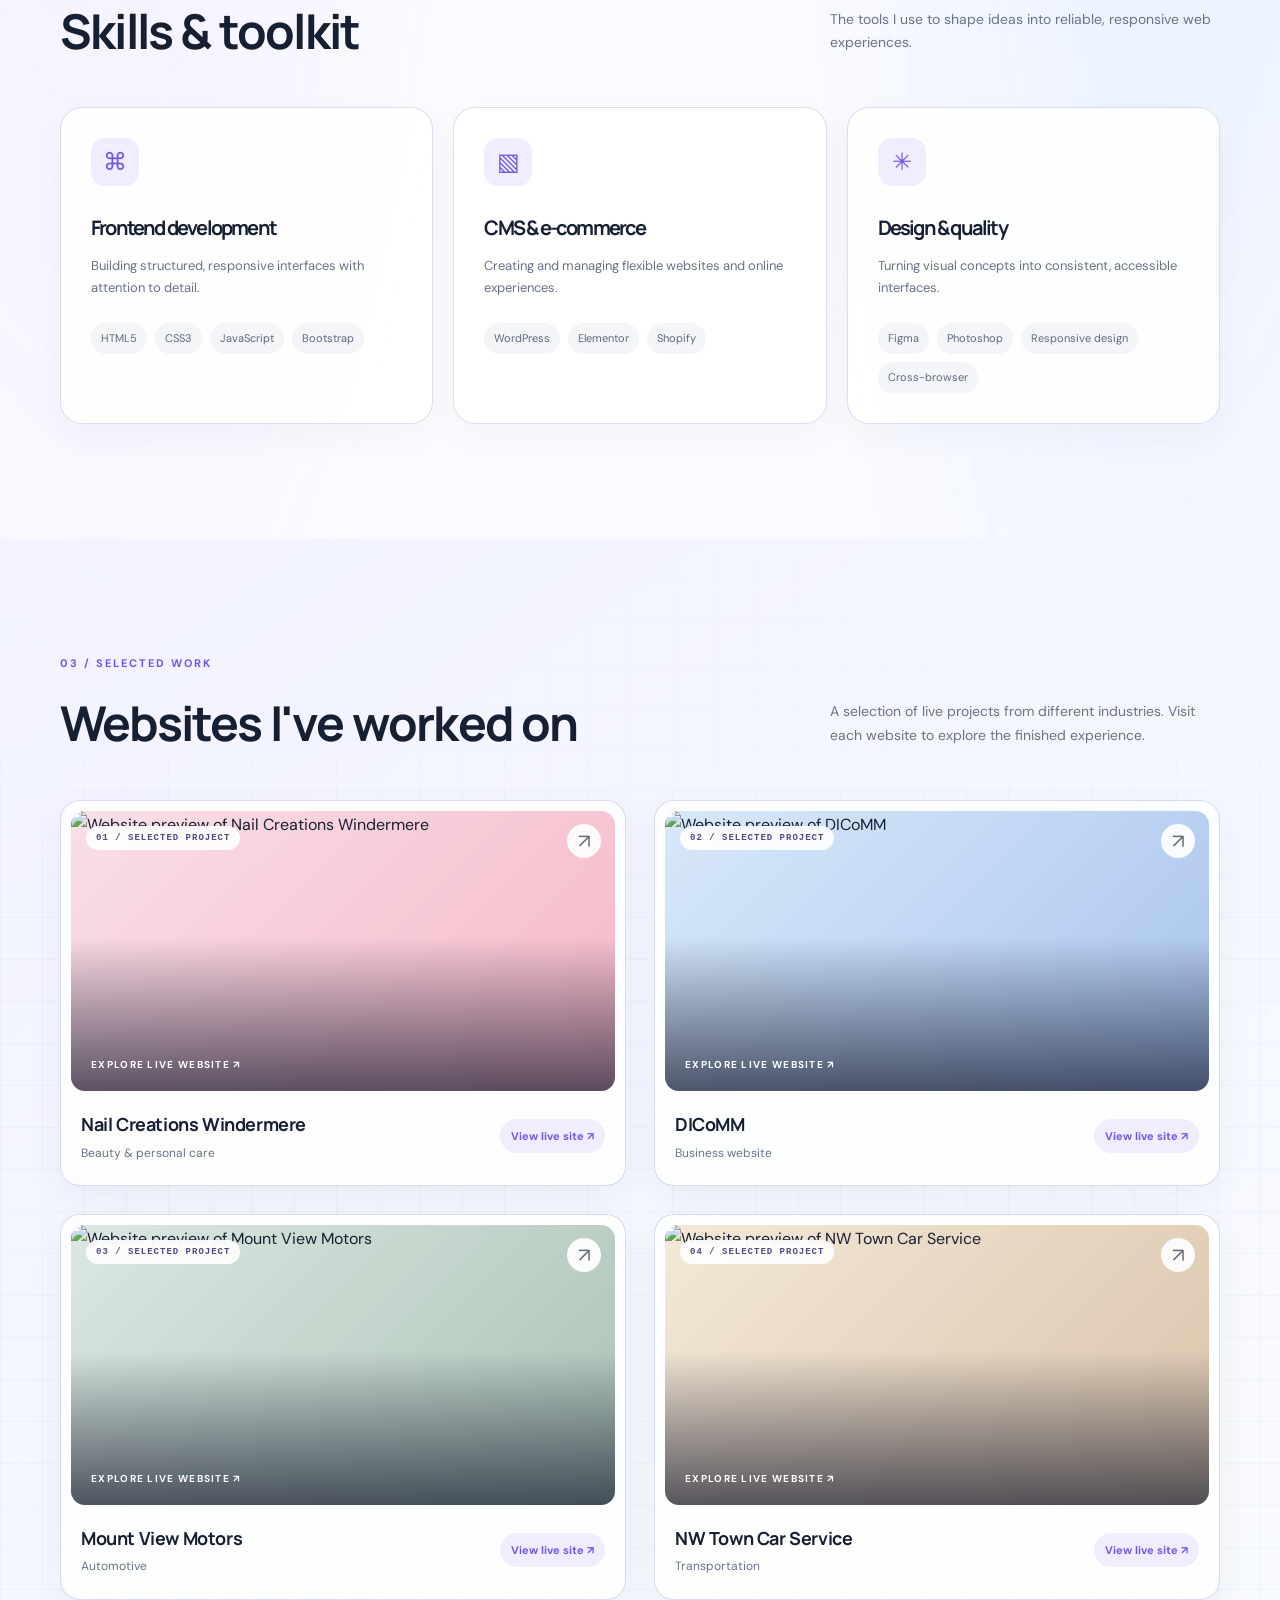
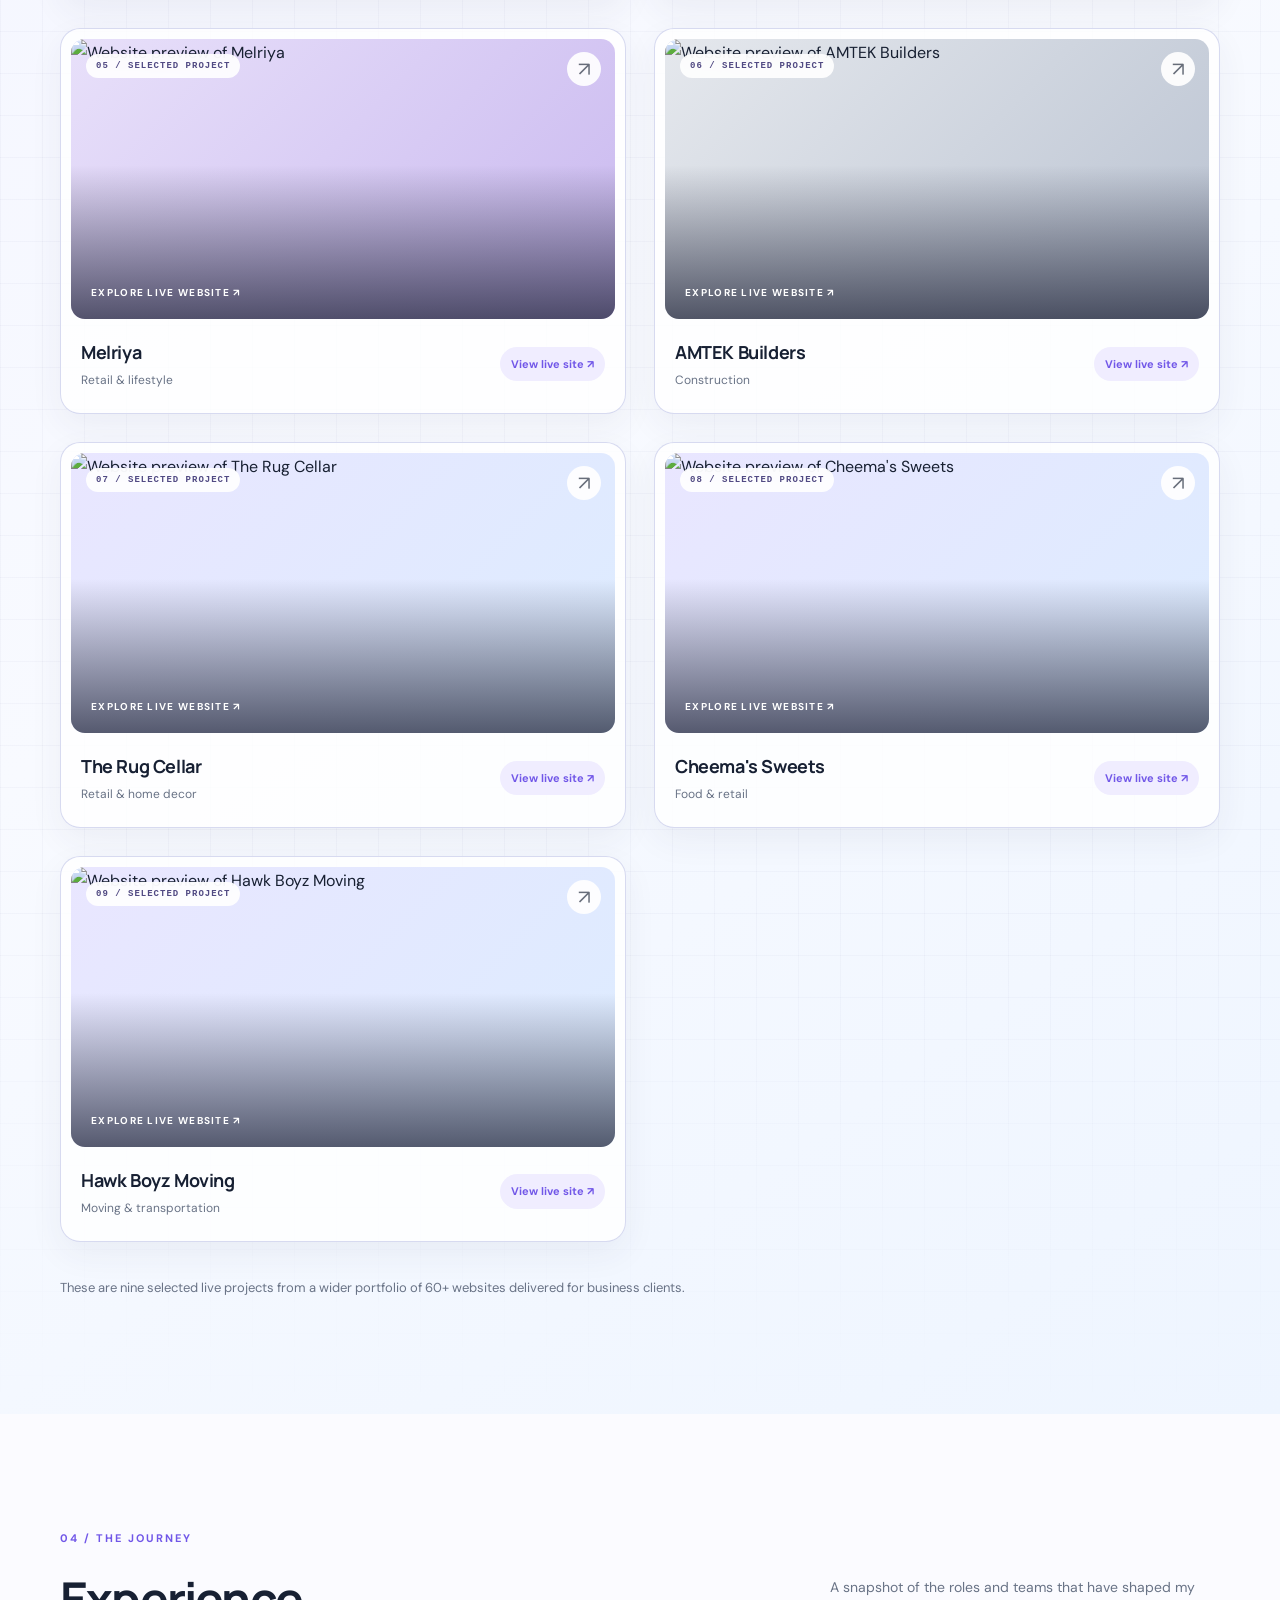
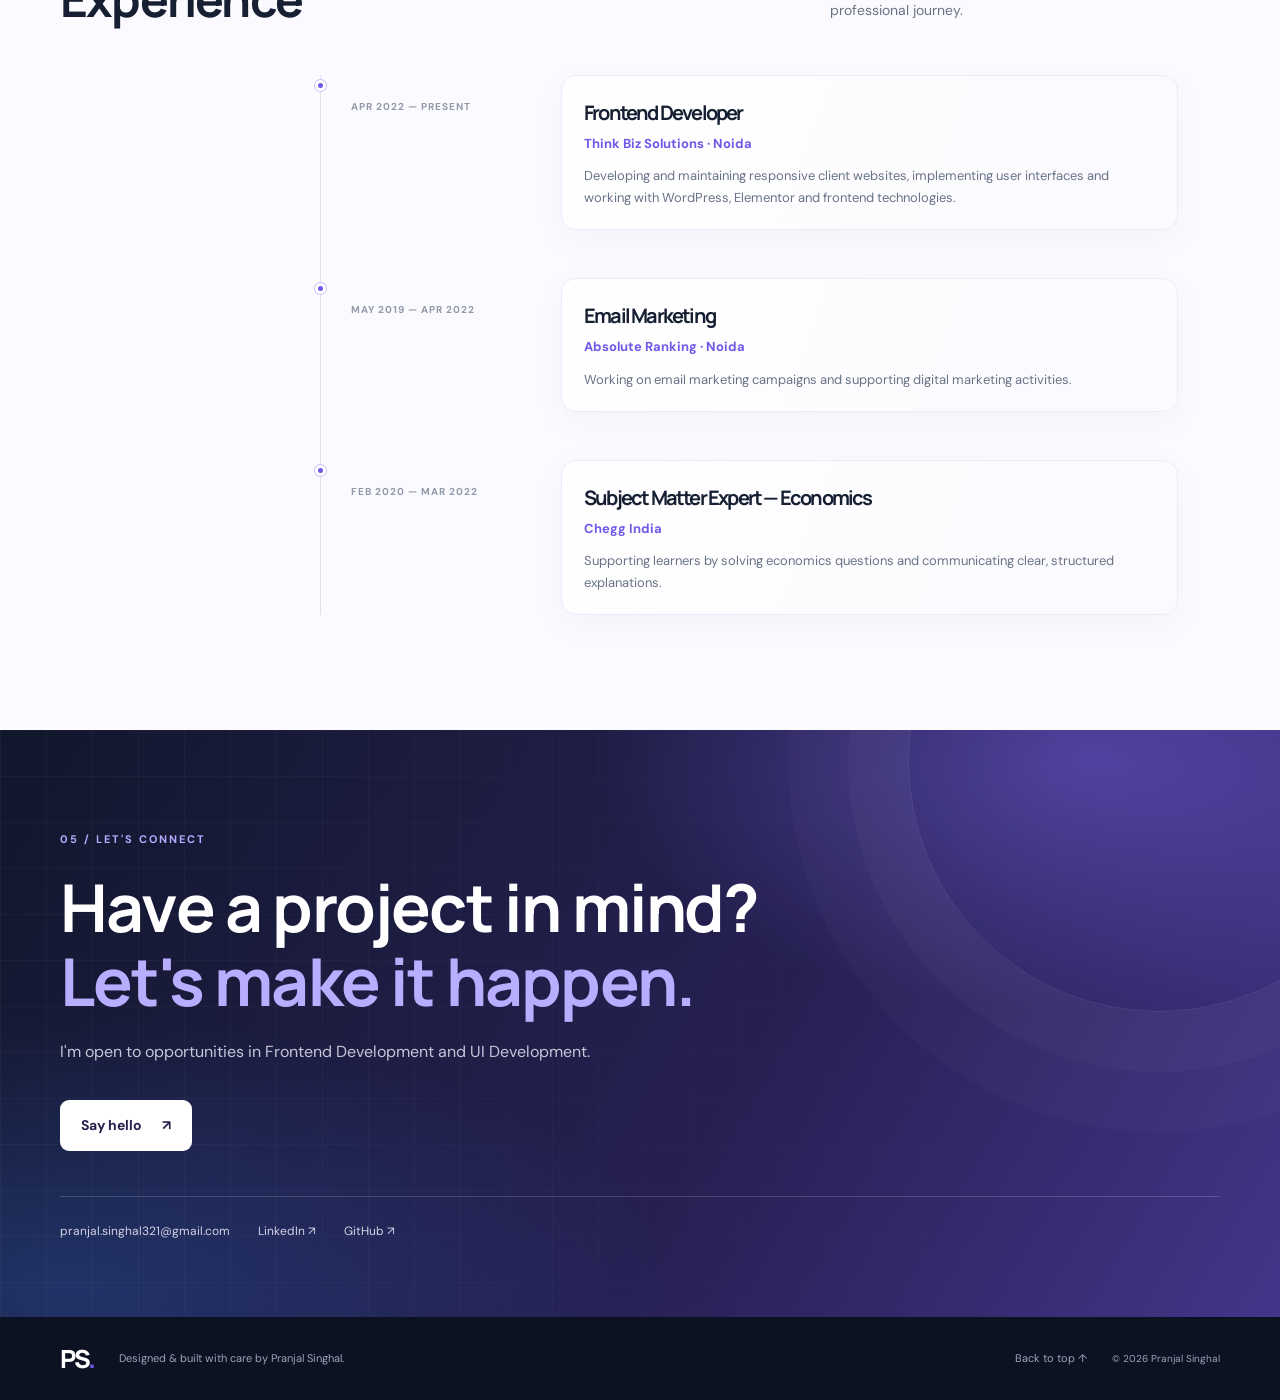
==== commit d15e9a7d: "Add all nine selected projects to portfolio" ====
--- a/index.html
+++ b/index.html
@@ -98,8 +98,11 @@
           <a class="project-card project-four" href="https://www.nwtowncarservice.com/" target="_blank" rel="noreferrer"><div class="project-visual"><img class="project-shot" src="https://s.wordpress.com/mshots/v1/https%3A%2F%2Fwww.nwtowncarservice.com%2F?w=1400" alt="Website preview of NW Town Car Service" loading="lazy"><span class="project-number">04 / SELECTED PROJECT</span><span class="project-arrow">↗</span><span class="project-open">EXPLORE LIVE WEBSITE ↗</span></div><div class="project-info"><div><h3>NW Town Car Service</h3><p>Transportation</p></div><span class="project-link">View live site ↗</span></div></a>
           <a class="project-card project-five" href="https://www.melriya.com/" target="_blank" rel="noreferrer"><div class="project-visual"><img class="project-shot" src="https://s.wordpress.com/mshots/v1/https%3A%2F%2Fwww.melriya.com%2F?w=1400" alt="Website preview of Melriya" loading="lazy"><span class="project-number">05 / SELECTED PROJECT</span><span class="project-arrow">↗</span><span class="project-open">EXPLORE LIVE WEBSITE ↗</span></div><div class="project-info"><div><h3>Melriya</h3><p>Retail & lifestyle</p></div><span class="project-link">View live site ↗</span></div></a>
           <a class="project-card project-six" href="https://www.amtekbuilders.com/" target="_blank" rel="noreferrer"><div class="project-visual"><img class="project-shot" src="https://s.wordpress.com/mshots/v1/https%3A%2F%2Fwww.amtekbuilders.com%2F?w=1400" alt="Website preview of AMTEK Builders" loading="lazy"><span class="project-number">06 / SELECTED PROJECT</span><span class="project-arrow">↗</span><span class="project-open">EXPLORE LIVE WEBSITE ↗</span></div><div class="project-info"><div><h3>AMTEK Builders</h3><p>Construction</p></div><span class="project-link">View live site ↗</span></div></a>
-        </div>
-        <p class="more-work">Also contributed to <a href="https://therugcellar.in/" target="_blank" rel="noreferrer">The Rug Cellar</a>, <a href="https://cheemasweets.org/" target="_blank" rel="noreferrer">Cheema's Sweets</a>, <a href="https://hawkboyzmoving.com/" target="_blank" rel="noreferrer">Hawk Boyz Moving</a> and 50+ other live websites.</p>
+
+          <a class="project-card project-seven" href="https://therugcellar.in/" target="_blank" rel="noreferrer"><div class="project-visual"><img class="project-shot" src="https://s.wordpress.com/mshots/v1/https%3A%2F%2Ftherugcellar.in%2F?w=1400" alt="Website preview of The Rug Cellar" loading="lazy"><span class="project-number">07 / SELECTED PROJECT</span><span class="project-arrow">↗</span><span class="project-open">EXPLORE LIVE WEBSITE ↗</span></div><div class="project-info"><div><h3>The Rug Cellar</h3><p>Retail & home decor</p></div><span class="project-link">View live site ↗</span></div></a>
+          <a class="project-card project-eight" href="https://cheemasweets.org/" target="_blank" rel="noreferrer"><div class="project-visual"><img class="project-shot" src="https://s.wordpress.com/mshots/v1/https%3A%2F%2Fcheemasweets.org%2F?w=1400" alt="Website preview of Cheema's Sweets" loading="lazy"><span class="project-number">08 / SELECTED PROJECT</span><span class="project-arrow">↗</span><span class="project-open">EXPLORE LIVE WEBSITE ↗</span></div><div class="project-info"><div><h3>Cheema's Sweets</h3><p>Food & retail</p></div><span class="project-link">View live site ↗</span></div></a>
+          <a class="project-card project-nine" href="https://hawkboyzmoving.com/" target="_blank" rel="noreferrer"><div class="project-visual"><img class="project-shot" src="https://s.wordpress.com/mshots/v1/https%3A%2F%2Fhawkboyzmoving.com%2F?w=1400" alt="Website preview of Hawk Boyz Moving" loading="lazy"><span class="project-number">09 / SELECTED PROJECT</span><span class="project-arrow">↗</span><span class="project-open">EXPLORE LIVE WEBSITE ↗</span></div><div class="project-info"><div><h3>Hawk Boyz Moving</h3><p>Moving & transportation</p></div><span class="project-link">View live site ↗</span></div></a>        </div>
+        <p class="more-work">These are nine selected live projects from a wider portfolio of 60+ websites delivered for business clients.</p>
       </div>
     </section>
 
--- a/style.css
+++ b/style.css
@@ -3,3 +3,17 @@
 @media(max-width:850px){.hero{grid-template-columns:1fr;gap:20px;padding-top:80px}.hero-art{height:370px;max-width:600px;width:100%;margin:auto}.hero-copy{max-width:700px}.scroll-cue{display:none}.about-grid{gap:45px}.section-heading{align-items:start;flex-direction:column}.section-intro{max-width:560px}.skill-grid{grid-template-columns:1fr 1fr}.skill-card:last-child{grid-column:span 2}.project-visual{height:220px}}
 @media(max-width:600px){.container{width:min(100% - 36px,1160px)}.nav{height:68px}.menu-toggle{display:flex;flex-direction:column;gap:6px;padding:10px}.menu-toggle span{width:23px;height:2px;background:var(--ink);display:block}.nav-links{display:none;position:absolute;top:68px;left:0;right:0;padding:22px 24px 26px;background:white;border-bottom:1px solid var(--line);flex-direction:column;align-items:stretch;gap:20px}.nav-links.open{display:flex}.nav-cta{display:inline-block;text-align:center}.hero{min-height:auto;padding-top:65px;padding-bottom:70px}.eyebrow{font-size:10px}.hero h1{font-size:43px}.hero-description{font-size:15px}.hero-actions{flex-wrap:wrap;margin:28px 0 35px}.hero-meta{gap:20px;justify-content:space-between}.hero-meta strong{font-size:21px}.hero-meta span{font-size:10px}.hero-art{height:300px}.code-card{width:95%;transform:rotate(-2deg)}.code-lines{font-size:9px;padding:20px 12px}.code-lines i{margin-right:6px}.floating-tag{padding:7px 10px;font-size:10px}.tag-html{left:0;top:25px}.tag-css{right:0;top:75px}.tag-js{right:15px;bottom:15px}.section{padding-top:78px;padding-bottom:78px}.about-grid{grid-template-columns:1fr;gap:25px}.about-grid h2,.section-heading h2{font-size:36px}.about-copy .lead{font-size:19px}.skill-grid{grid-template-columns:1fr}.skill-card:last-child{grid-column:auto}.skill-card p{min-height:0}.project-grid{grid-template-columns:1fr;gap:12px}.project-visual{height:220px}.timeline{margin-left:5px}.timeline-item{grid-template-columns:1fr 12px;gap:4px;padding-left:22px;padding-bottom:32px}.timeline-date{grid-column:1;font-size:9px}.timeline-content{grid-column:1}.timeline-dot{grid-column:2;grid-row:1}.contact-section{padding:75px 0 55px}.contact-section h2{font-size:42px}.contact-details{flex-direction:column;gap:12px}.footer-inner{flex-wrap:wrap;gap:12px}.footer p{width:calc(100% - 60px);margin:0}.footer-inner>a:not(.logo){margin-left:auto}.footer small{width:100%}}
 @media(prefers-reduced-motion:reduce){html{scroll-behavior:auto}*,*::before,*::after{transition:none!important}}
+
+/* Richer portfolio art direction */
+body{background:#fbfbff;background-image:radial-gradient(ellipse at 8% 4%,rgba(133,111,255,.11),transparent 28%),radial-gradient(ellipse at 92% 18%,rgba(73,157,255,.11),transparent 25%)}
+.site-header{background:rgba(250,250,255,.82);border-bottom:1px solid rgba(125,119,180,.14)}
+.nav-resume{font-size:13px;font-weight:700;color:var(--purple);padding:10px 14px;border:1px solid rgba(113,87,232,.25);border-radius:30px}
+.hero{isolation:isolate;min-height:730px}.hero:before{content:"";position:absolute;z-index:-1;inset:20px -8vw 50px;border-radius:0 0 90px 90px;background:radial-gradient(ellipse at 75% 35%,rgba(122,103,255,.18),transparent 34%),radial-gradient(ellipse at 18% 78%,rgba(69,157,255,.12),transparent 30%);pointer-events:none}.hero h1{max-width:720px;letter-spacing:-3px}
+.hero-art{border-radius:48% 52% 42% 58%/48% 42% 58% 52%;background:radial-gradient(circle at 50% 45%,rgba(222,218,255,.95),rgba(235,241,255,.6) 45%,transparent 72%)}.hero-art:after{content:"";position:absolute;inset:10% 4%;border:1px solid rgba(125,105,237,.16);border-radius:50%;transform:rotate(-18deg)}.code-card{box-shadow:0 35px 90px rgba(36,34,86,.28),0 0 0 8px rgba(255,255,255,.32)}.button-outline{border:1px solid #dedaf8;color:#5e4bcc;background:rgba(255,255,255,.8)}
+.about-section{background:linear-gradient(125deg,#f4f2ff 0%,#f8faff 54%,#eff5ff 100%);position:relative;overflow:hidden}.about-section:after{content:"";position:absolute;width:380px;height:380px;border:1px solid rgba(113,87,232,.12);border-radius:50%;right:-170px;bottom:-230px;box-shadow:0 0 0 35px rgba(113,87,232,.025),0 0 0 70px rgba(113,87,232,.02)}
+.skill-card{background:rgba(255,255,255,.84);box-shadow:0 12px 35px rgba(48,56,100,.04);border-color:rgba(205,207,231,.7)}.skill-card:hover{border-color:#c9c0ff;box-shadow:0 22px 50px rgba(79,67,157,.12)}
+.work-section{background:linear-gradient(145deg,#f2f3ff 0%,#f8faff 55%,#eef5ff 100%);position:relative;overflow:hidden}.work-section:before{content:"";position:absolute;inset:0;background-image:linear-gradient(rgba(107,105,158,.045) 1px,transparent 1px),linear-gradient(90deg,rgba(107,105,158,.045) 1px,transparent 1px);background-size:42px 42px;mask-image:linear-gradient(to bottom,transparent,black 15%,black 80%,transparent);pointer-events:none}.work-section .container{position:relative}
+.project-grid{gap:28px}.project-card{border-radius:20px;padding:10px;background:rgba(255,255,255,.8);border:1px solid rgba(207,210,237,.82);box-shadow:0 12px 34px rgba(43,49,91,.06);transition:transform .28s,box-shadow .28s,border-color .28s}.project-card:hover{transform:translateY(-7px);box-shadow:0 24px 55px rgba(56,54,120,.15);border-color:#c8c0ff}.project-visual{height:280px;border-radius:14px;background:linear-gradient(135deg,#e9e6ff,#dcecff)}.project-shot{width:100%;height:100%;object-fit:cover;display:block;transition:transform .55s;filter:saturate(.94)}.project-card:hover .project-shot{transform:scale(1.045)}.project-visual:after{content:"";position:absolute;inset:45% 0 0;background:linear-gradient(transparent,rgba(18,22,43,.68));pointer-events:none}.project-number{z-index:2;top:15px;left:15px;padding:7px 10px;border-radius:30px;background:rgba(255,255,255,.9);backdrop-filter:blur(8px);font-size:9px;letter-spacing:1px;color:#514a83}.project-arrow{z-index:2;top:13px;right:14px;width:34px;height:34px;display:grid;place-items:center;border-radius:50%;background:rgba(255,255,255,.92)}.project-open{position:absolute;z-index:2;bottom:18px;left:20px;color:#fff;font-size:10px;font-weight:700;letter-spacing:1.3px}.project-info{padding:18px 10px 12px}.project-info h3{font-size:18px}.project-info p{font-size:12px}.project-link{padding:8px 11px;border-radius:30px;background:#f0edff}
+.timeline-item{padding-bottom:48px}.timeline-content{background:linear-gradient(110deg,#fff,#fafaff);border:1px solid #ecebfa;border-radius:15px;padding:20px 22px;box-shadow:0 10px 30px rgba(38,44,88,.045)}.timeline-date{padding-top:23px}
+.contact-section{background:radial-gradient(ellipse at 85% 5%,rgba(132,111,255,.4),transparent 32%),radial-gradient(ellipse at 5% 95%,rgba(57,135,255,.22),transparent 35%),linear-gradient(120deg,#11172c,#262052 58%,#43358a)}.contact-section:before{content:"";position:absolute;inset:0;background-image:linear-gradient(rgba(255,255,255,.035) 1px,transparent 1px),linear-gradient(90deg,rgba(255,255,255,.035) 1px,transparent 1px);background-size:46px 46px;mask-image:linear-gradient(90deg,black,transparent)}.contact-actions{display:flex;flex-wrap:wrap;gap:12px;align-items:center}.contact-actions .button{margin:18px 0 45px}.button-glass{color:#fff;border:1px solid rgba(255,255,255,.3);background:rgba(255,255,255,.08);backdrop-filter:blur(12px)}.footer{background:#0d1222}
+@media(max-width:600px){.nav-resume{display:inline-block;text-align:center}.hero:before{inset:0 -18px 0;border-radius:0 0 35px 35px}.project-visual{height:220px}.project-grid{gap:18px}.timeline-content{padding:16px}.timeline-date{padding-top:0}.contact-actions{align-items:stretch;flex-direction:column}.contact-actions .button{margin:8px 0}.nav-links .nav-resume{border:0;padding:0;color:var(--purple)}}
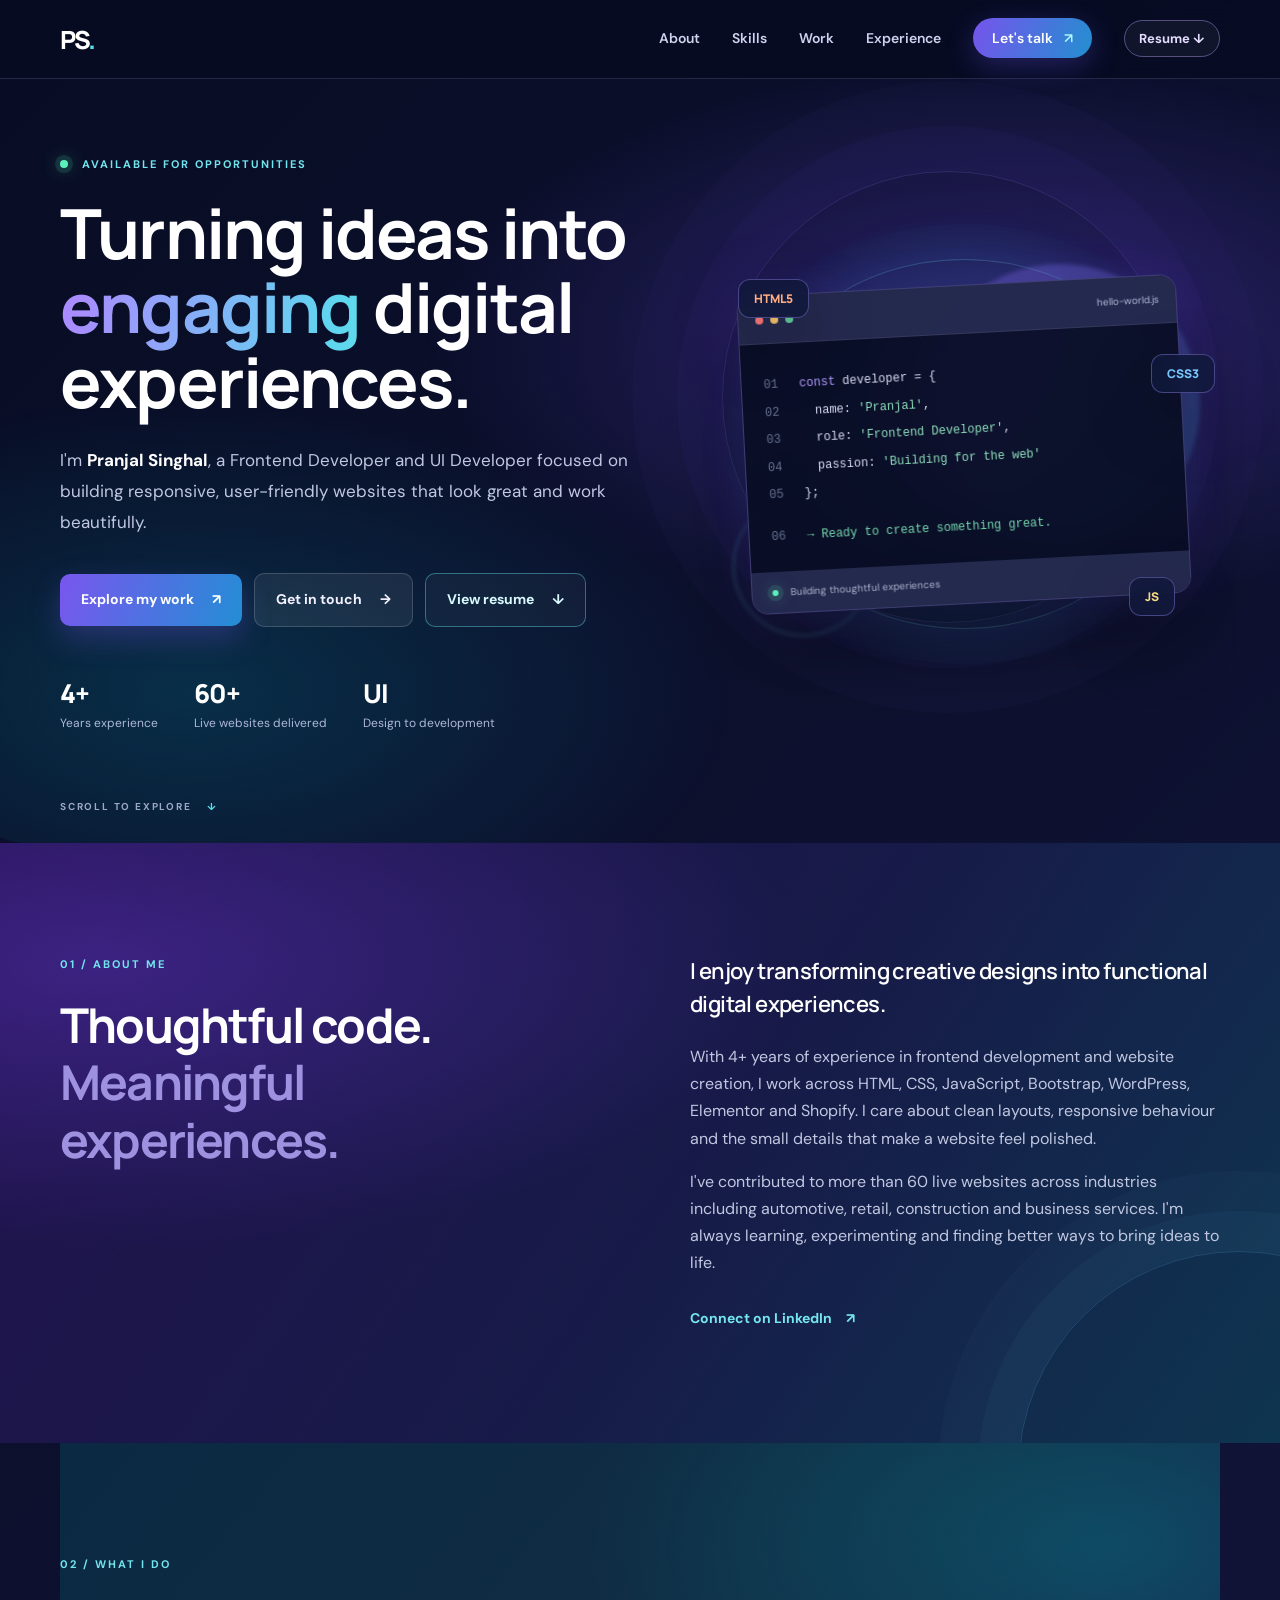
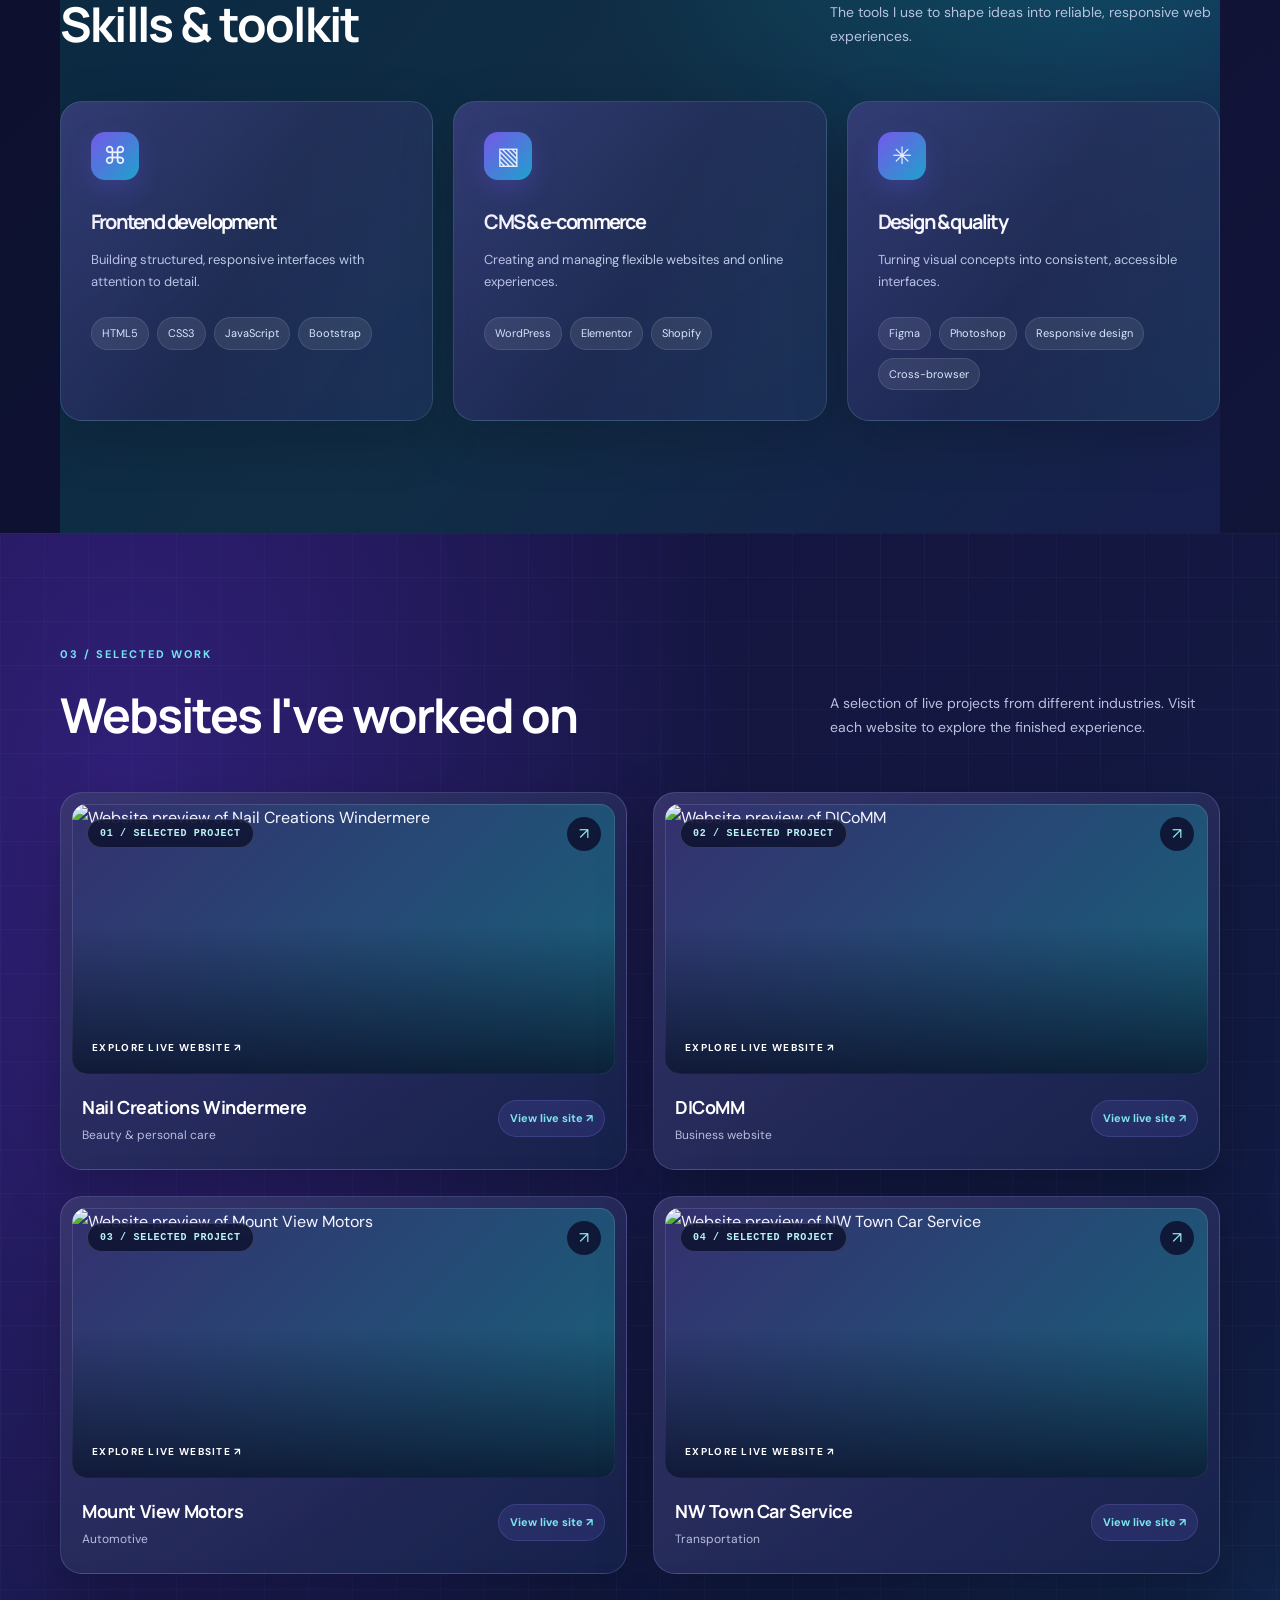
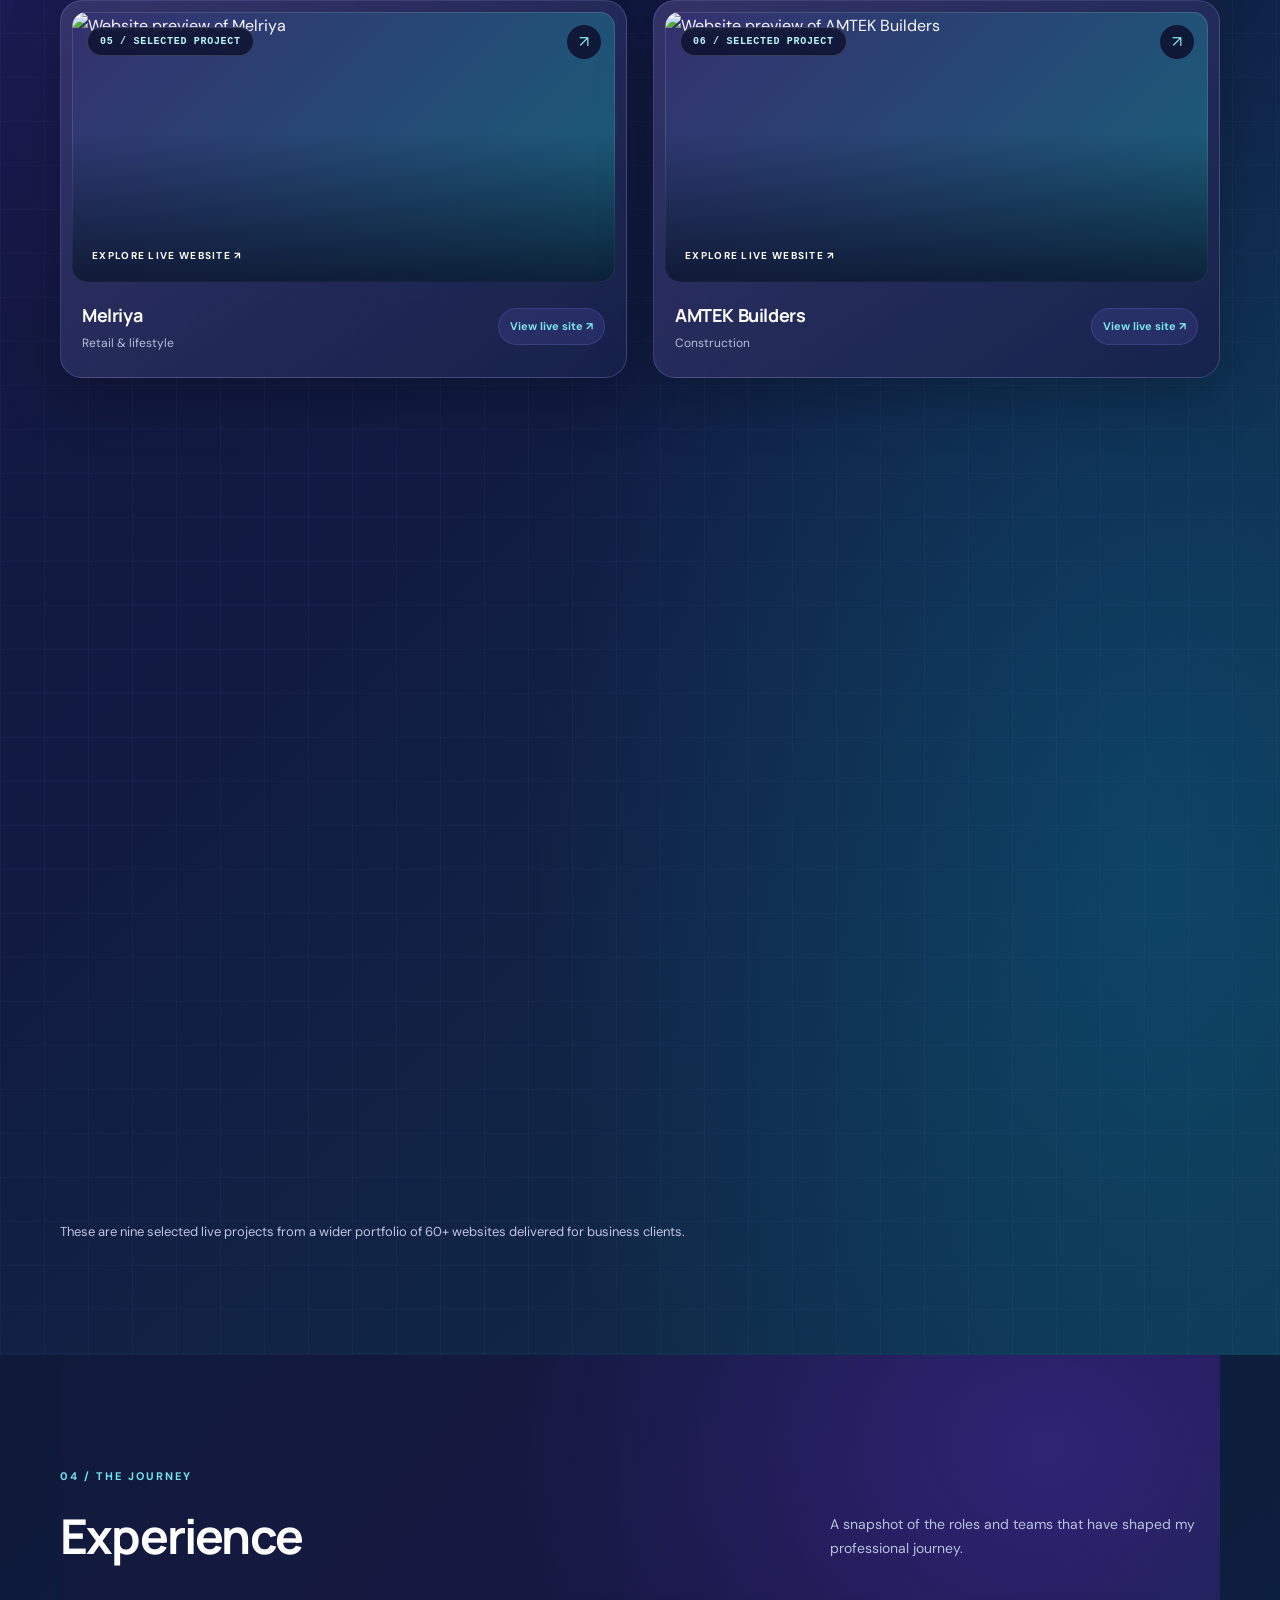
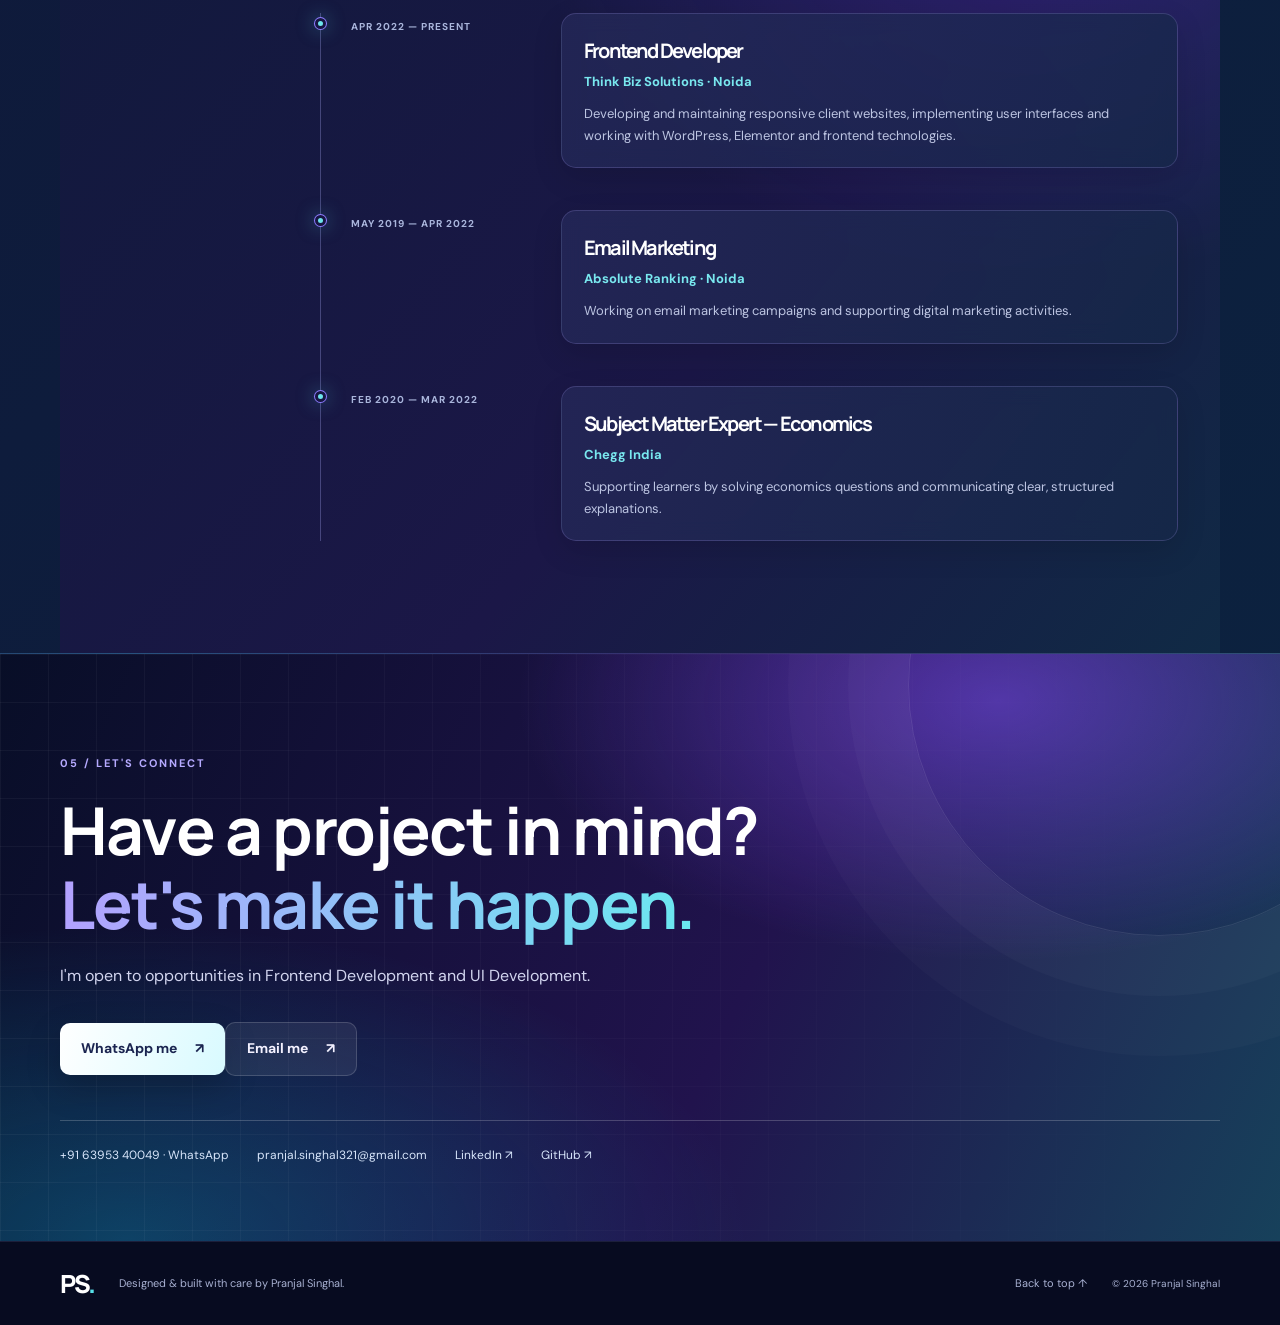
==== commit 0376f199: "Add WhatsApp and email contact actions" ====
--- a/index.html
+++ b/index.html
@@ -116,7 +116,7 @@
     </section>
 
     <section class="contact-section" id="contact">
-      <div class="container contact-inner"><p class="eyebrow">05 / LET'S CONNECT</p><h2>Have a project in mind?<br><span>Let's make it happen.</span></h2><p>I'm open to opportunities in Frontend Development and UI Development.</p><a class="button button-light" href="mailto:pranjal.singhal321@gmail.com">Say hello <span>↗</span></a><div class="contact-details"><a href="mailto:pranjal.singhal321@gmail.com">pranjal.singhal321@gmail.com</a><a href="https://www.linkedin.com/in/pranjal-singhal-7a9404220/" target="_blank" rel="noreferrer">LinkedIn ↗</a><a href="https://github.com/pranjalsinghal321" target="_blank" rel="noreferrer">GitHub ↗</a></div></div>
+      <div class="container contact-inner"><p class="eyebrow">05 / LET'S CONNECT</p><h2>Have a project in mind?<br><span>Let's make it happen.</span></h2><p>I'm open to opportunities in Frontend Development and UI Development.</p><div class="contact-actions"><a class="button button-light" href="https://wa.me/916395340049" target="_blank" rel="noreferrer">WhatsApp me <span>↗</span></a><a class="button button-quiet" href="mailto:pranjal.singhal321@gmail.com">Email me <span>↗</span></a></div><div class="contact-details"><a href="https://wa.me/916395340049" target="_blank" rel="noreferrer">+91 63953 40049 · WhatsApp</a><a href="mailto:pranjal.singhal321@gmail.com">pranjal.singhal321@gmail.com</a><a href="https://www.linkedin.com/in/pranjal-singhal-7a9404220/" target="_blank" rel="noreferrer">LinkedIn ↗</a><a href="https://github.com/pranjalsinghal321" target="_blank" rel="noreferrer">GitHub ↗</a></div></div>
     </section>
   </main>
 
--- a/style.css
+++ b/style.css
@@ -1,19 +1,92 @@
-:root{--ink:#172033;--muted:#697386;--paper:#f7f8fc;--white:#fff;--line:#e8eaf1;--purple:#7157e8;--blue:#4a8cf6;--dark:#141a2b;--radius:22px;--shadow:0 20px 60px rgba(30,38,68,.09)}
-*{box-sizing:border-box}html{scroll-behavior:smooth;scroll-padding-top:90px}body{margin:0;background:var(--white);color:var(--ink);font-family:"DM Sans",sans-serif;line-height:1.7}a{color:inherit;text-decoration:none}.container{width:min(1160px,calc(100% - 48px));margin-inline:auto}.site-header{position:sticky;top:0;z-index:20;background:rgba(255,255,255,.88);backdrop-filter:blur(16px);border-bottom:1px solid rgba(232,234,241,.8)}.nav{height:78px;display:flex;align-items:center;justify-content:space-between}.logo{font:800 25px "Manrope",sans-serif;letter-spacing:-2px}.logo span{color:var(--purple)}.nav-links{display:flex;align-items:center;gap:36px;margin:0;padding:0;list-style:none;font-size:14px;font-weight:600}.nav-links a:not(.nav-cta){color:#586174;transition:color .2s}.nav-links a:hover{color:var(--purple)}.nav-cta{background:var(--dark);color:white;padding:11px 18px;border-radius:30px}.nav-cta span{padding-left:8px;color:#a99aff}.menu-toggle{display:none;background:none;border:0}.hero{min-height:690px;display:grid;grid-template-columns:1.08fr .92fr;align-items:center;gap:50px;position:relative;padding-top:70px;padding-bottom:110px}.eyebrow{font-size:11px;letter-spacing:2px;font-weight:700;color:var(--purple);margin:0 0 22px}.status-dot,.pulse{display:inline-block;width:8px;height:8px;border-radius:50%;background:#39c78a;margin-right:9px;box-shadow:0 0 0 5px rgba(57,199,138,.12)}h1,h2,h3,p{margin-top:0}h1,h2,h3{font-family:"Manrope",sans-serif;letter-spacing:-1.8px}h1{font-size:clamp(44px,5.4vw,70px);line-height:1.1;margin-bottom:25px;max-width:680px}.gradient-text{background:linear-gradient(110deg,#7157e8,#4a8cf6);-webkit-background-clip:text;background-clip:text;color:transparent}.hero-description{max-width:570px;color:var(--muted);font-size:17px;line-height:1.85}.hero-description strong{color:var(--ink)}.hero-actions{display:flex;gap:14px;align-items:center;margin:34px 0 48px}.button{display:inline-flex;align-items:center;gap:20px;padding:14px 21px;border-radius:9px;font-size:14px;font-weight:700;transition:transform .2s,box-shadow .2s}.button:hover{transform:translateY(-3px)}.button-primary{color:white;background:linear-gradient(110deg,var(--purple),var(--blue));box-shadow:0 12px 25px rgba(113,87,232,.22)}.button-quiet{color:var(--ink);background:#f1f2f8}.hero-meta{display:flex;gap:35px}.hero-meta div{display:grid;gap:2px}.hero-meta strong{font:800 25px "Manrope";letter-spacing:-1px}.hero-meta span{font-size:12px;color:var(--muted)}.hero-art{height:430px;display:grid;place-items:center;position:relative;background:radial-gradient(circle at 50% 50%,#eceaff 0,rgba(241,240,255,.6) 38%,transparent 70%)}.orb{position:absolute;border-radius:50%;filter:blur(1px)}.orb-one{width:280px;height:280px;background:linear-gradient(140deg,rgba(126,100,242,.18),rgba(74,140,246,.1));top:40px;right:20px}.orb-two{width:140px;height:140px;border:1px solid rgba(113,87,232,.25);bottom:28px;left:25px}.code-card{z-index:1;width:min(440px,100%);background:#171d31;border:1px solid rgba(255,255,255,.15);border-radius:16px;box-shadow:0 35px 80px rgba(35,37,80,.25);overflow:hidden;transform:rotate(-3deg)}.code-top{height:48px;display:flex;align-items:center;gap:7px;padding:0 17px;background:#20283e;border-bottom:1px solid rgba(255,255,255,.07)}.code-top>span{width:8px;height:8px;border-radius:50%;background:#fa7777}.code-top>span:nth-child(2){background:#f2c36b}.code-top>span:nth-child(3){background:#61c99b}.code-top small{margin-left:auto;color:#9ba5bd;font-size:10px}.code-lines{padding:28px 22px 20px;font:12px/2.3 monospace;color:#d8def1}.code-lines p{margin:0;white-space:nowrap}.code-lines i{font-style:normal;color:#65718f;margin-right:14px}.code-lines b{color:#b39cff;font-weight:400}.code-lines em{font-style:normal;color:#8fe0bd}.code-output{margin-top:14px!important;color:#a4b3d7}.code-output span{color:#75d8ae}.code-footer{padding:12px 20px;background:#20283e;color:#aab4cc;font-size:10px}.pulse{width:6px;height:6px}.floating-tag{position:absolute;z-index:2;padding:10px 15px;border:1px solid rgba(255,255,255,.8);border-radius:12px;background:rgba(255,255,255,.85);box-shadow:var(--shadow);font:800 12px "Manrope"}.tag-html{top:55px;left:30px;color:#e27b46}.tag-css{right:5px;top:130px;color:#4a8cf6}.tag-js{bottom:48px;right:45px;color:#c39a24}.scroll-cue{position:absolute;bottom:28px;left:0;font-size:10px;letter-spacing:1.8px;font-weight:700;color:#9098a9}.scroll-cue span{padding-left:12px;color:var(--purple)}.section{padding-top:115px;padding-bottom:115px}.about-section,.work-section{background:var(--paper)}.about-grid{display:grid;grid-template-columns:1fr 1fr;gap:100px}.about-grid h2,.section-heading h2{font-size:clamp(34px,4vw,48px);line-height:1.2;margin:0}.muted-heading{color:#a2a8b7}.about-copy{max-width:550px;color:var(--muted)}.about-copy .lead{font:600 22px/1.5 "Manrope";color:var(--ink);letter-spacing:-.6px}.text-link{display:inline-flex;gap:14px;margin-top:14px;color:var(--purple);font-weight:700;font-size:14px}.section-heading{display:flex;justify-content:space-between;align-items:end;gap:30px;margin-bottom:48px}.section-intro{max-width:390px;color:var(--muted);font-size:14px;margin:0 0 4px}.skill-grid{display:grid;grid-template-columns:repeat(3,1fr);gap:20px}.skill-card{padding:30px;border:1px solid var(--line);border-radius:var(--radius);transition:transform .25s,box-shadow .25s}.skill-card:hover{transform:translateY(-6px);box-shadow:var(--shadow)}.skill-icon{width:48px;height:48px;display:grid;place-items:center;border-radius:14px;background:#f0edff;color:var(--purple);font-size:24px;margin-bottom:25px}.skill-card h3{font-size:20px;margin-bottom:10px}.skill-card p{font-size:13px;color:var(--muted);min-height:48px}.chips{display:flex;flex-wrap:wrap;gap:8px;margin-top:20px}.chips span{font-size:11px;padding:6px 10px;background:#f4f5f9;border-radius:30px;color:#5f687b}.project-grid{display:grid;grid-template-columns:repeat(2,1fr);gap:24px}.project-card{display:block;min-width:0}.project-visual{height:260px;border-radius:18px;position:relative;display:grid;place-items:center;overflow:hidden;transition:transform .25s}.project-card:hover .project-visual{transform:translateY(-5px)}.project-one .project-visual{background:linear-gradient(135deg,#f8dfe8,#f7b7c7)}.project-two .project-visual{background:linear-gradient(135deg,#d8e8fa,#a7c4ed)}.project-three .project-visual{background:linear-gradient(135deg,#dce7e2,#a9c2b5)}.project-four .project-visual{background:linear-gradient(135deg,#f4e8d8,#d8c3a8)}.project-five .project-visual{background:linear-gradient(135deg,#e8e0fa,#c9b8ef)}.project-six .project-visual{background:linear-gradient(135deg,#e5e8ed,#b9c2d1)}.project-number{position:absolute;top:20px;left:22px;font:700 12px monospace;color:rgba(23,32,51,.55)}.project-arrow{position:absolute;top:16px;right:20px;font-size:20px;color:rgba(23,32,51,.65)}.mock-window{width:62%;height:165px;background:rgba(255,255,255,.8);border:1px solid rgba(255,255,255,.9);border-radius:8px;box-shadow:0 18px 40px rgba(36,42,62,.13);overflow:hidden;transform:rotate(-4deg);transition:transform .3s}.project-card:hover .mock-window{transform:rotate(0) scale(1.03)}.mock-bar{height:17px;background:rgba(255,255,255,.7);border-bottom:1px solid rgba(30,40,60,.08)}.mock-content{height:calc(100% - 17px);display:flex;flex-direction:column;justify-content:center;align-items:center;text-align:center;color:#28344a}.mock-content b{font:800 20px/1.1 "Manrope";letter-spacing:-1px}.mock-content b span{color:#5b83c5}.mock-content i{width:35px;height:3px;background:rgba(80,95,130,.4);margin:12px}.mock-content small{font-size:9px;letter-spacing:1px;color:#778196}.project-info{display:flex;justify-content:space-between;align-items:center;gap:12px;padding:18px 2px}.project-info h3{font-size:17px;letter-spacing:-.4px;margin:0 0 3px}.project-info p{font-size:12px;color:var(--muted);margin:0}.project-link{font-size:11px;color:var(--purple);font-weight:700;white-space:nowrap}.more-work{margin:35px 0 0;color:var(--muted);font-size:13px}.more-work a{color:var(--purple);font-weight:700}.timeline{max-width:900px;margin-left:auto;border-left:1px solid #dfe2ec}.timeline-item{display:grid;grid-template-columns:180px 1fr 12px;gap:30px;padding:0 0 42px 30px;position:relative}.timeline-item:last-child{padding-bottom:0}.timeline-date{font-size:10px;letter-spacing:1px;color:#9299aa;font-weight:700;padding-top:5px}.timeline-content h3{font-size:20px;margin:0 0 3px}.timeline-content .company{font-size:13px;color:var(--purple);font-weight:700;margin-bottom:10px}.timeline-content>p:last-child{font-size:13px;color:var(--muted);max-width:600px;margin:0}.timeline-dot{position:absolute;left:-6px;top:5px;width:11px;height:11px;border:3px solid white;border-radius:50%;background:var(--purple);box-shadow:0 0 0 1px #c9c1fa}.contact-section{background:linear-gradient(115deg,#1a1e36,#292253 60%,#3a367a);color:white;padding:100px 0 75px;overflow:hidden;position:relative}.contact-section:after{content:"";position:absolute;width:500px;height:500px;border:1px solid rgba(255,255,255,.1);border-radius:50%;right:-130px;top:-220px;box-shadow:0 0 0 60px rgba(255,255,255,.025),0 0 0 120px rgba(255,255,255,.02)}.contact-inner{position:relative;z-index:1}.contact-section .eyebrow{color:#b6aaff}.contact-section h2{font-size:clamp(40px,6vw,66px);line-height:1.12;margin-bottom:20px}.contact-section h2 span{color:#b9adff}.contact-section p:not(.eyebrow){color:#c5c6d8}.button-light{background:white;color:#28234d;margin:18px 0 45px}.contact-details{display:flex;flex-wrap:wrap;gap:28px;padding-top:24px;border-top:1px solid rgba(255,255,255,.16);font-size:12px;color:#d4d3e4}.footer{background:#111629;color:#9ca5bb;padding:24px 0}.footer-inner{display:flex;align-items:center;gap:25px}.footer .logo{color:white}.footer p{font-size:11px;margin:0 auto 0 0}.footer>a,.footer-inner>a:not(.logo){font-size:11px}.footer small{font-size:10px}
-@media(max-width:850px){.hero{grid-template-columns:1fr;gap:20px;padding-top:80px}.hero-art{height:370px;max-width:600px;width:100%;margin:auto}.hero-copy{max-width:700px}.scroll-cue{display:none}.about-grid{gap:45px}.section-heading{align-items:start;flex-direction:column}.section-intro{max-width:560px}.skill-grid{grid-template-columns:1fr 1fr}.skill-card:last-child{grid-column:span 2}.project-visual{height:220px}}
-@media(max-width:600px){.container{width:min(100% - 36px,1160px)}.nav{height:68px}.menu-toggle{display:flex;flex-direction:column;gap:6px;padding:10px}.menu-toggle span{width:23px;height:2px;background:var(--ink);display:block}.nav-links{display:none;position:absolute;top:68px;left:0;right:0;padding:22px 24px 26px;background:white;border-bottom:1px solid var(--line);flex-direction:column;align-items:stretch;gap:20px}.nav-links.open{display:flex}.nav-cta{display:inline-block;text-align:center}.hero{min-height:auto;padding-top:65px;padding-bottom:70px}.eyebrow{font-size:10px}.hero h1{font-size:43px}.hero-description{font-size:15px}.hero-actions{flex-wrap:wrap;margin:28px 0 35px}.hero-meta{gap:20px;justify-content:space-between}.hero-meta strong{font-size:21px}.hero-meta span{font-size:10px}.hero-art{height:300px}.code-card{width:95%;transform:rotate(-2deg)}.code-lines{font-size:9px;padding:20px 12px}.code-lines i{margin-right:6px}.floating-tag{padding:7px 10px;font-size:10px}.tag-html{left:0;top:25px}.tag-css{right:0;top:75px}.tag-js{right:15px;bottom:15px}.section{padding-top:78px;padding-bottom:78px}.about-grid{grid-template-columns:1fr;gap:25px}.about-grid h2,.section-heading h2{font-size:36px}.about-copy .lead{font-size:19px}.skill-grid{grid-template-columns:1fr}.skill-card:last-child{grid-column:auto}.skill-card p{min-height:0}.project-grid{grid-template-columns:1fr;gap:12px}.project-visual{height:220px}.timeline{margin-left:5px}.timeline-item{grid-template-columns:1fr 12px;gap:4px;padding-left:22px;padding-bottom:32px}.timeline-date{grid-column:1;font-size:9px}.timeline-content{grid-column:1}.timeline-dot{grid-column:2;grid-row:1}.contact-section{padding:75px 0 55px}.contact-section h2{font-size:42px}.contact-details{flex-direction:column;gap:12px}.footer-inner{flex-wrap:wrap;gap:12px}.footer p{width:calc(100% - 60px);margin:0}.footer-inner>a:not(.logo){margin-left:auto}.footer small{width:100%}}
-@media(prefers-reduced-motion:reduce){html{scroll-behavior:auto}*,*::before,*::after{transition:none!important}}
-
-/* Richer portfolio art direction */
-body{background:#fbfbff;background-image:radial-gradient(ellipse at 8% 4%,rgba(133,111,255,.11),transparent 28%),radial-gradient(ellipse at 92% 18%,rgba(73,157,255,.11),transparent 25%)}
-.site-header{background:rgba(250,250,255,.82);border-bottom:1px solid rgba(125,119,180,.14)}
-.nav-resume{font-size:13px;font-weight:700;color:var(--purple);padding:10px 14px;border:1px solid rgba(113,87,232,.25);border-radius:30px}
-.hero{isolation:isolate;min-height:730px}.hero:before{content:"";position:absolute;z-index:-1;inset:20px -8vw 50px;border-radius:0 0 90px 90px;background:radial-gradient(ellipse at 75% 35%,rgba(122,103,255,.18),transparent 34%),radial-gradient(ellipse at 18% 78%,rgba(69,157,255,.12),transparent 30%);pointer-events:none}.hero h1{max-width:720px;letter-spacing:-3px}
-.hero-art{border-radius:48% 52% 42% 58%/48% 42% 58% 52%;background:radial-gradient(circle at 50% 45%,rgba(222,218,255,.95),rgba(235,241,255,.6) 45%,transparent 72%)}.hero-art:after{content:"";position:absolute;inset:10% 4%;border:1px solid rgba(125,105,237,.16);border-radius:50%;transform:rotate(-18deg)}.code-card{box-shadow:0 35px 90px rgba(36,34,86,.28),0 0 0 8px rgba(255,255,255,.32)}.button-outline{border:1px solid #dedaf8;color:#5e4bcc;background:rgba(255,255,255,.8)}
-.about-section{background:linear-gradient(125deg,#f4f2ff 0%,#f8faff 54%,#eff5ff 100%);position:relative;overflow:hidden}.about-section:after{content:"";position:absolute;width:380px;height:380px;border:1px solid rgba(113,87,232,.12);border-radius:50%;right:-170px;bottom:-230px;box-shadow:0 0 0 35px rgba(113,87,232,.025),0 0 0 70px rgba(113,87,232,.02)}
-.skill-card{background:rgba(255,255,255,.84);box-shadow:0 12px 35px rgba(48,56,100,.04);border-color:rgba(205,207,231,.7)}.skill-card:hover{border-color:#c9c0ff;box-shadow:0 22px 50px rgba(79,67,157,.12)}
-.work-section{background:linear-gradient(145deg,#f2f3ff 0%,#f8faff 55%,#eef5ff 100%);position:relative;overflow:hidden}.work-section:before{content:"";position:absolute;inset:0;background-image:linear-gradient(rgba(107,105,158,.045) 1px,transparent 1px),linear-gradient(90deg,rgba(107,105,158,.045) 1px,transparent 1px);background-size:42px 42px;mask-image:linear-gradient(to bottom,transparent,black 15%,black 80%,transparent);pointer-events:none}.work-section .container{position:relative}
-.project-grid{gap:28px}.project-card{border-radius:20px;padding:10px;background:rgba(255,255,255,.8);border:1px solid rgba(207,210,237,.82);box-shadow:0 12px 34px rgba(43,49,91,.06);transition:transform .28s,box-shadow .28s,border-color .28s}.project-card:hover{transform:translateY(-7px);box-shadow:0 24px 55px rgba(56,54,120,.15);border-color:#c8c0ff}.project-visual{height:280px;border-radius:14px;background:linear-gradient(135deg,#e9e6ff,#dcecff)}.project-shot{width:100%;height:100%;object-fit:cover;display:block;transition:transform .55s;filter:saturate(.94)}.project-card:hover .project-shot{transform:scale(1.045)}.project-visual:after{content:"";position:absolute;inset:45% 0 0;background:linear-gradient(transparent,rgba(18,22,43,.68));pointer-events:none}.project-number{z-index:2;top:15px;left:15px;padding:7px 10px;border-radius:30px;background:rgba(255,255,255,.9);backdrop-filter:blur(8px);font-size:9px;letter-spacing:1px;color:#514a83}.project-arrow{z-index:2;top:13px;right:14px;width:34px;height:34px;display:grid;place-items:center;border-radius:50%;background:rgba(255,255,255,.92)}.project-open{position:absolute;z-index:2;bottom:18px;left:20px;color:#fff;font-size:10px;font-weight:700;letter-spacing:1.3px}.project-info{padding:18px 10px 12px}.project-info h3{font-size:18px}.project-info p{font-size:12px}.project-link{padding:8px 11px;border-radius:30px;background:#f0edff}
-.timeline-item{padding-bottom:48px}.timeline-content{background:linear-gradient(110deg,#fff,#fafaff);border:1px solid #ecebfa;border-radius:15px;padding:20px 22px;box-shadow:0 10px 30px rgba(38,44,88,.045)}.timeline-date{padding-top:23px}
-.contact-section{background:radial-gradient(ellipse at 85% 5%,rgba(132,111,255,.4),transparent 32%),radial-gradient(ellipse at 5% 95%,rgba(57,135,255,.22),transparent 35%),linear-gradient(120deg,#11172c,#262052 58%,#43358a)}.contact-section:before{content:"";position:absolute;inset:0;background-image:linear-gradient(rgba(255,255,255,.035) 1px,transparent 1px),linear-gradient(90deg,rgba(255,255,255,.035) 1px,transparent 1px);background-size:46px 46px;mask-image:linear-gradient(90deg,black,transparent)}.contact-actions{display:flex;flex-wrap:wrap;gap:12px;align-items:center}.contact-actions .button{margin:18px 0 45px}.button-glass{color:#fff;border:1px solid rgba(255,255,255,.3);background:rgba(255,255,255,.08);backdrop-filter:blur(12px)}.footer{background:#0d1222}
-@media(max-width:600px){.nav-resume{display:inline-block;text-align:center}.hero:before{inset:0 -18px 0;border-radius:0 0 35px 35px}.project-visual{height:220px}.project-grid{gap:18px}.timeline-content{padding:16px}.timeline-date{padding-top:0}.contact-actions{align-items:stretch;flex-direction:column}.contact-actions .button{margin:8px 0}.nav-links .nav-resume{border:0;padding:0;color:var(--purple)}}
+/* Pranjal Singhal — premium agency-inspired portfolio theme */
+:root{--ink:#f5f4ff;--muted:#b9bfd9;--purple:#9c7bff;--cyan:#56e0e8;--line:rgba(190,190,255,.16);--dark:#080d24;--panel:#151b3d;--shadow:0 24px 70px rgba(0,0,0,.28)}
+*{box-sizing:border-box}
+html{scroll-behavior:smooth;scroll-padding-top:90px;background:#080d24}
+body{margin:0;color:var(--ink);font-family:"DM Sans",sans-serif;line-height:1.7;background:linear-gradient(135deg,#080d24 0%,#111438 42%,#0b2440 100%);overflow-x:hidden}
+body:before{content:"";position:fixed;inset:0;z-index:-1;pointer-events:none;background:radial-gradient(ellipse at 8% 12%,rgba(117,76,255,.22),transparent 34%),radial-gradient(ellipse at 88% 44%,rgba(0,197,216,.13),transparent 34%),radial-gradient(ellipse at 50% 100%,rgba(111,59,202,.15),transparent 40%)}
+a{color:inherit;text-decoration:none}
+.container{width:min(1160px,calc(100% - 48px));margin-inline:auto}
+.site-header{position:sticky;top:0;z-index:30;background:rgba(7,12,34,.82);backdrop-filter:blur(22px);border-bottom:1px solid var(--line)}
+.nav{height:78px;display:flex;align-items:center;justify-content:space-between}
+.logo{font:800 25px "Manrope",sans-serif;letter-spacing:-2px;color:#fff}.logo span{color:var(--cyan)}
+.nav-links{display:flex;align-items:center;gap:32px;margin:0;padding:0;list-style:none;font-size:14px;font-weight:600}
+.nav-links a:not(.nav-cta){color:#d1d2ed;transition:color .2s}.nav-links a:hover{color:var(--cyan)}
+.nav-cta{background:linear-gradient(110deg,#7654ec,#238fd0);color:#fff;padding:11px 19px;border-radius:30px;box-shadow:0 8px 28px rgba(104,78,235,.3)}
+.nav-cta span{padding-left:8px;color:#aef8f3}
+.nav-resume{font-size:13px;font-weight:700;color:#e3dcff!important;padding:9px 14px;border:1px solid rgba(190,168,255,.4);border-radius:30px;background:rgba(255,255,255,.04)}
+.menu-toggle{display:none;background:none;border:0}
+.hero{min-height:720px;display:grid;grid-template-columns:1.08fr .92fr;align-items:center;gap:48px;position:relative;padding-top:76px;padding-bottom:110px;isolation:isolate}
+.hero:before{content:"";position:absolute;z-index:-1;inset:0 -8vw 0;border-radius:0 0 70px 70px;background:radial-gradient(ellipse at 76% 34%,rgba(113,73,242,.32),transparent 39%),radial-gradient(ellipse at 17% 80%,rgba(0,194,214,.18),transparent 34%);animation:aurora 15s ease-in-out infinite alternate}
+.hero:after{content:"";position:absolute;z-index:-1;width:450px;height:450px;right:4%;top:12%;border:1px solid rgba(153,132,255,.18);border-radius:50%;box-shadow:0 0 0 45px rgba(120,90,255,.035),0 0 0 90px rgba(120,90,255,.025);animation:orbit 42s linear infinite}
+.eyebrow{font-size:11px;letter-spacing:2px;font-weight:700;color:#72e5ee;margin:0 0 22px}
+.status-dot,.pulse{display:inline-block;width:8px;height:8px;border-radius:50%;background:#5cf0bd;margin-right:9px;box-shadow:0 0 0 5px rgba(92,240,189,.12),0 0 18px rgba(92,240,189,.7)}
+h1,h2,h3,p{margin-top:0}
+h1,h2,h3{font-family:"Manrope",sans-serif;letter-spacing:-1.8px;color:#fff}
+h1{font-size:clamp(44px,5.4vw,72px);line-height:1.08;margin-bottom:25px;max-width:700px}
+.gradient-text{background:linear-gradient(100deg,#a98cff 4%,#5ed7ef 52%,#75f1c8 100%);background-size:180% auto;animation:gradientFlow 7s ease infinite;-webkit-background-clip:text;background-clip:text;color:transparent}
+.hero-description{max-width:570px;color:#c1c7e1;font-size:17px;line-height:1.85}.hero-description strong{color:#fff}
+.hero-actions{display:flex;gap:12px;align-items:center;flex-wrap:wrap;margin:34px 0 48px}
+.button{display:inline-flex;align-items:center;gap:18px;padding:14px 21px;border-radius:10px;font-size:14px;font-weight:700;transition:transform .25s,box-shadow .25s,border-color .25s}
+.button:hover{transform:translateY(-4px)}
+.button-primary{color:white;background:linear-gradient(110deg,#7956ee,#238ed5);box-shadow:0 12px 30px rgba(113,87,232,.3)}
+.button-quiet{color:#f3f1ff;background:rgba(255,255,255,.07);border:1px solid rgba(255,255,255,.16)}
+.button-outline{color:#d8faff;border:1px solid rgba(100,220,235,.42);background:rgba(255,255,255,.035)}
+.hero-meta{display:flex;gap:36px}.hero-meta div{display:grid;gap:2px}.hero-meta strong{font:800 26px "Manrope";letter-spacing:-1px;color:#fff}.hero-meta span{font-size:12px;color:#aeb8d8}
+.hero-art{height:440px;display:grid;place-items:center;position:relative;background:radial-gradient(circle at 50% 50%,rgba(126,92,255,.24),rgba(20,186,210,.11) 43%,transparent 72%);border-radius:50%;animation:float 7s ease-in-out infinite}
+.hero-art:after{content:"";position:absolute;inset:8%;border:1px solid rgba(112,224,238,.23);border-radius:50%;box-shadow:0 0 55px rgba(84,141,255,.12)}
+.orb{position:absolute;border-radius:50%;filter:blur(2px)}.orb-one{width:280px;height:280px;background:linear-gradient(140deg,rgba(151,103,255,.38),rgba(34,207,224,.2));top:40px;right:20px;animation:orbPulse 8s ease-in-out infinite alternate}.orb-two{width:140px;height:140px;border:1px solid rgba(102,228,241,.5);bottom:28px;left:25px}
+.code-card{z-index:1;width:min(440px,100%);background:rgba(8,13,35,.92);border:1px solid rgba(160,148,255,.35);border-radius:17px;box-shadow:0 35px 90px rgba(0,0,0,.45),0 0 50px rgba(107,75,255,.2);overflow:hidden;transform:rotate(-3deg);animation:cardFloat 7s ease-in-out infinite;backdrop-filter:blur(18px)}
+.code-top{height:48px;display:flex;align-items:center;gap:7px;padding:0 17px;background:rgba(38,44,83,.9);border-bottom:1px solid rgba(255,255,255,.07)}
+.code-top>span{width:8px;height:8px;border-radius:50%;background:#fa7777}.code-top>span:nth-child(2){background:#f2c36b}.code-top>span:nth-child(3){background:#61c99b}.code-top small{margin-left:auto;color:#aeb8d5;font-size:10px}
+.code-lines{padding:28px 22px 20px;font:12px/2.3 monospace;color:#d8def1}.code-lines p{margin:0;white-space:nowrap}.code-lines i{font-style:normal;color:#65718f;margin-right:14px}.code-lines b{color:#b39cff;font-weight:400}.code-lines em{font-style:normal;color:#8fe0bd}.code-output{margin-top:14px!important;color:#a4b3d7}.code-output span{color:#75d8ae}
+.code-footer{padding:12px 20px;background:rgba(38,44,83,.9);color:#aab4cc;font-size:10px}.pulse{width:6px;height:6px}
+.floating-tag{position:absolute;z-index:2;padding:10px 15px;border:1px solid rgba(157,143,255,.38);border-radius:12px;background:rgba(17,24,59,.88);box-shadow:var(--shadow);backdrop-filter:blur(12px);font:800 12px "Manrope";animation:tagFloat 5s ease-in-out infinite}
+.tag-html{top:55px;left:30px;color:#ffad83}.tag-css{right:5px;top:130px;color:#78c8ff;animation-delay:-1.7s}.tag-js{bottom:48px;right:45px;color:#f8dc83;animation-delay:-3s}
+.scroll-cue{position:absolute;bottom:28px;left:0;font-size:10px;letter-spacing:1.8px;font-weight:700;color:#9da7c9}.scroll-cue span{padding-left:12px;color:var(--cyan)}
+.section{padding-top:112px;padding-bottom:112px;position:relative;isolation:isolate;overflow:hidden}
+.about-section{background:radial-gradient(ellipse at 8% 20%,rgba(126,69,255,.3),transparent 42%),linear-gradient(125deg,#21124d 0%,#171a48 54%,#0e3550 100%)}
+.about-section:before,.work-section:before{content:"";position:absolute;inset:0;z-index:-1;background-image:radial-gradient(rgba(255,255,255,.14) .8px,transparent .8px);background-size:25px 25px;opacity:.2;pointer-events:none}
+.about-section:after{content:"";position:absolute;z-index:-1;width:440px;height:440px;border:1px solid rgba(122,219,255,.17);border-radius:50%;right:-180px;bottom:-250px;box-shadow:0 0 0 40px rgba(122,219,255,.035),0 0 0 80px rgba(122,219,255,.025)}
+.about-grid{display:grid;grid-template-columns:1fr 1fr;gap:100px}.about-grid h2,.section-heading h2{font-size:clamp(34px,4vw,48px);line-height:1.2;margin:0;color:#fff}.muted-heading{color:#9e91df}
+.about-copy{max-width:550px;color:#c1c7e1}.about-copy .lead{font:600 22px/1.5 "Manrope";color:#fff;letter-spacing:-.6px}.text-link{display:inline-flex;gap:14px;margin-top:14px;color:#76e6ee;font-weight:700;font-size:14px}
+#skills{background:radial-gradient(ellipse at 90% 15%,rgba(0,199,202,.22),transparent 35%),linear-gradient(130deg,#0b2942,#102d45 48%,#171e4c)}
+.section-heading{display:flex;justify-content:space-between;align-items:end;gap:30px;margin-bottom:48px}.section-intro{max-width:390px;color:#b8c2df;font-size:14px;margin:0 0 4px}
+.skill-grid{display:grid;grid-template-columns:repeat(3,1fr);gap:20px}
+.skill-card{padding:30px;border:1px solid rgba(134,220,238,.2);border-radius:22px;background:linear-gradient(145deg,rgba(46,58,103,.8),rgba(24,34,75,.88));box-shadow:0 18px 55px rgba(0,0,0,.18);backdrop-filter:blur(14px);transition:transform .3s,box-shadow .3s,border-color .3s;position:relative;overflow:hidden}
+.skill-card:before{content:"";position:absolute;inset:0;background:linear-gradient(120deg,rgba(113,87,232,.14),transparent 50%,rgba(61,220,224,.08));pointer-events:none}
+.skill-card:hover{transform:translateY(-8px);border-color:rgba(104,232,241,.65);box-shadow:0 25px 65px rgba(0,0,0,.3),0 0 35px rgba(58,195,225,.12)}
+.skill-icon{width:48px;height:48px;display:grid;place-items:center;border-radius:14px;background:linear-gradient(135deg,#7658e9,#16a9c8);color:#fff;font-size:24px;margin-bottom:25px;box-shadow:0 10px 25px rgba(88,84,220,.28)}
+.skill-card h3{font-size:20px;margin-bottom:10px}.skill-card p{font-size:13px;color:#c0c9e5;min-height:48px}.chips{display:flex;flex-wrap:wrap;gap:8px;margin-top:20px}.chips span{font-size:11px;padding:6px 10px;background:rgba(255,255,255,.09);border:1px solid rgba(255,255,255,.1);border-radius:30px;color:#d8eaff}
+.work-section{background:radial-gradient(ellipse at 10% 12%,rgba(111,60,255,.3),transparent 38%),radial-gradient(ellipse at 90% 80%,rgba(0,182,221,.2),transparent 38%),linear-gradient(135deg,#17123f,#111b42 54%,#102f4a)}
+.work-section:before{background-image:linear-gradient(rgba(156,151,255,.08) 1px,transparent 1px),linear-gradient(90deg,rgba(156,151,255,.08) 1px,transparent 1px);background-size:44px 44px;opacity:.55}
+.project-grid{display:grid;grid-template-columns:repeat(2,1fr);gap:26px}
+.project-card{display:block;min-width:0;padding:11px;border-radius:22px;background:linear-gradient(145deg,rgba(59,57,112,.82),rgba(22,34,75,.94));border:1px solid rgba(179,167,255,.22);box-shadow:0 18px 55px rgba(0,0,0,.25);transition:transform .4s cubic-bezier(.2,.8,.2,1),box-shadow .4s,border-color .4s}
+.project-card:hover{transform:translateY(-9px);box-shadow:0 28px 70px rgba(0,0,0,.4),0 0 35px rgba(125,94,255,.2);border-color:rgba(108,226,245,.6)}
+.project-visual{height:270px;border-radius:15px;position:relative;display:grid;place-items:center;overflow:hidden;background:linear-gradient(135deg,#34306f,#17627a);box-shadow:inset 0 0 0 1px rgba(255,255,255,.12)}
+.project-shot{width:100%;height:100%;object-fit:cover;display:block;transition:transform .7s cubic-bezier(.2,.8,.2,1),filter .5s;filter:saturate(1.05) contrast(1.02)}
+.project-card:hover .project-shot{transform:scale(1.06);filter:saturate(1.2)}
+.project-visual:after{content:"";position:absolute;inset:45% 0 0;background:linear-gradient(transparent,rgba(8,12,35,.75));pointer-events:none}
+.project-number{position:absolute;z-index:2;top:15px;left:15px;padding:8px 12px;border-radius:30px;background:rgba(12,16,44,.82);border:1px solid rgba(255,255,255,.16);backdrop-filter:blur(10px);font:700 10px monospace;letter-spacing:.7px;color:#b9f5f5}
+.project-arrow{position:absolute;z-index:2;top:13px;right:14px;width:34px;height:34px;display:grid;place-items:center;border-radius:50%;background:rgba(12,16,44,.85);color:#8feaf2}
+.project-open{position:absolute;z-index:2;bottom:18px;left:20px;color:#fff;font-size:10px;font-weight:700;letter-spacing:1.3px}
+.project-info{display:flex;justify-content:space-between;align-items:center;gap:12px;padding:18px 10px 12px}.project-info h3{font-size:18px;letter-spacing:-.4px;margin:0 0 3px}.project-info p{font-size:12px;color:#b7bddc;margin:0}.project-link{font-size:11px;color:#7de7ed;font-weight:700;white-space:nowrap;padding:8px 11px;border-radius:30px;background:rgba(100,93,210,.18);border:1px solid rgba(154,146,255,.18)}
+.more-work{margin:35px 0 0;color:#c3c4df;font-size:13px}
+#experience{background:radial-gradient(ellipse at 85% 10%,rgba(109,72,255,.25),transparent 38%),linear-gradient(130deg,#101a3b,#1b1747 60%,#102a45)}
+.timeline{max-width:900px;margin-left:auto;border-left:1px solid rgba(177,174,255,.3)}
+.timeline-item{display:grid;grid-template-columns:180px 1fr 12px;gap:30px;padding:0 0 42px 30px;position:relative}.timeline-item:last-child{padding-bottom:0}
+.timeline-date{font-size:10px;letter-spacing:1px;color:#aab6dc;font-weight:700;padding-top:5px}
+.timeline-content{background:linear-gradient(110deg,rgba(38,42,91,.72),rgba(22,40,73,.72));border:1px solid rgba(179,167,255,.2);border-radius:15px;padding:20px 22px;box-shadow:0 10px 30px rgba(0,0,0,.12);backdrop-filter:blur(10px)}
+.timeline-content h3{font-size:20px;margin:0 0 3px}.timeline-content .company{font-size:13px;color:#79e8ef;font-weight:700;margin-bottom:10px}.timeline-content>p:last-child{font-size:13px;color:#bdc5e2;max-width:600px;margin:0}
+.timeline-dot{position:absolute;left:-6px;top:5px;width:11px;height:11px;border:3px solid #171642;border-radius:50%;background:#6de4ec;box-shadow:0 0 0 1px #8f7bff,0 0 18px rgba(94,226,238,.5)}
+.contact-section{background:radial-gradient(ellipse at 78% 8%,rgba(132,82,255,.5),transparent 34%),radial-gradient(ellipse at 10% 100%,rgba(0,193,218,.28),transparent 38%),linear-gradient(115deg,#080e27,#21134d 58%,#17415b);color:white;padding:100px 0 75px;overflow:hidden;position:relative;border-top:1px solid rgba(166,159,255,.16)}
+.contact-section:before{content:"";position:absolute;inset:0;background-image:linear-gradient(rgba(255,255,255,.045) 1px,transparent 1px),linear-gradient(90deg,rgba(255,255,255,.045) 1px,transparent 1px);background-size:48px 48px;mask-image:linear-gradient(90deg,black,transparent)}
+.contact-section:after{content:"";position:absolute;width:500px;height:500px;border:1px solid rgba(255,255,255,.1);border-radius:50%;right:-130px;top:-220px;box-shadow:0 0 0 60px rgba(255,255,255,.025),0 0 0 120px rgba(255,255,255,.02)}
+.contact-inner{position:relative;z-index:1}.contact-section .eyebrow{color:#b6aaff}.contact-section h2{font-size:clamp(40px,6vw,66px);line-height:1.12;margin-bottom:20px}.contact-section h2 span{background:linear-gradient(100deg,#b4a0ff,#69e9ef);-webkit-background-clip:text;background-clip:text;color:transparent}.contact-section p:not(.eyebrow){color:#d2d5ef}
+.button-light{background:linear-gradient(110deg,#fff,#d8faff);color:#1a2450;margin:18px 0 45px;box-shadow:0 12px 35px rgba(0,0,0,.2)}
+.contact-details{display:flex;flex-wrap:wrap;gap:28px;padding-top:24px;border-top:1px solid rgba(255,255,255,.2);font-size:12px;color:#d7e5fa}
+.footer{background:#070b20;color:#a8b1d2;padding:24px 0;border-top:1px solid rgba(180,174,255,.12)}.footer-inner{display:flex;align-items:center;gap:25px}.footer .logo{color:white}.footer p{font-size:11px;margin:0 auto 0 0}.footer>a,.footer-inner>a:not(.logo){font-size:11px}.footer small{font-size:10px}
+.reveal{opacity:0;transform:translateY(28px);transition:opacity .8s ease,transform .8s cubic-bezier(.2,.8,.2,1)}.reveal.is-visible{opacity:1;transform:translateY(0)}
+@keyframes aurora{0%{filter:hue-rotate(0deg);transform:scale(1)}100%{filter:hue-rotate(22deg);transform:scale(1.035)}}@keyframes orbit{to{transform:rotate(360deg)}}@keyframes gradientFlow{0%,100%{background-position:0% 50%}50%{background-position:100% 50%}}@keyframes float{0%,100%{transform:translateY(0)}50%{transform:translateY(-12px)}}@keyframes cardFloat{0%,100%{transform:rotate(-3deg) translateY(0)}50%{transform:rotate(-1deg) translateY(-9px)}}@keyframes tagFloat{0%,100%{transform:translateY(0)}50%{transform:translateY(-9px)}}@keyframes orbPulse{from{transform:scale(.94);opacity:.7}to{transform:scale(1.08);opacity:1}}
+@media(max-width:850px){.hero{grid-template-columns:1fr;gap:20px;padding-top:80px}.hero-art{height:370px;max-width:600px;width:100%;margin:auto}.hero-copy{max-width:700px}.scroll-cue{display:none}.about-grid{gap:45px}.section-heading{align-items:start;flex-direction:column}.section-intro{max-width:560px}.skill-grid{grid-template-columns:1fr 1fr}.skill-card:last-child{grid-column:span 2}.project-visual{height:230px}}
+@media(max-width:600px){.container{width:min(100% - 36px,1160px)}.nav{height:68px}.menu-toggle{display:flex;flex-direction:column;gap:6px;padding:10px}.menu-toggle span{width:23px;height:2px;background:#fff;display:block}.nav-links{display:none;position:absolute;top:68px;left:0;right:0;padding:22px 24px 26px;background:rgba(8,13,36,.98);border-bottom:1px solid var(--line);flex-direction:column;align-items:stretch;gap:20px}.nav-links.open{display:flex}.nav-links a:not(.nav-cta){color:#e3e0ff}.nav-cta{display:inline-block;text-align:center}.nav-resume{display:inline-block;text-align:center}.hero{min-height:auto;padding-top:65px;padding-bottom:70px}.eyebrow{font-size:10px}.hero h1{font-size:43px}.hero-description{font-size:15px}.hero-actions{margin:28px 0 35px}.hero-meta{gap:20px;justify-content:space-between}.hero-meta strong{font-size:21px}.hero-meta span{font-size:10px}.hero-art{height:300px}.code-card{width:95%;transform:rotate(-2deg)}.code-lines{font-size:9px;padding:20px 12px}.code-lines i{margin-right:6px}.floating-tag{padding:7px 10px;font-size:10px}.tag-html{left:0;top:25px}.tag-css{right:0;top:75px}.tag-js{right:15px;bottom:15px}.section{padding-top:78px;padding-bottom:78px}.about-grid{grid-template-columns:1fr;gap:25px}.about-grid h2,.section-heading h2{font-size:36px}.about-copy .lead{font-size:19px}.skill-grid{grid-template-columns:1fr}.skill-card:last-child{grid-column:auto}.skill-card p{min-height:0}.project-grid{grid-template-columns:1fr;gap:14px}.project-visual{height:220px}.timeline{margin-left:5px}.timeline-item{grid-template-columns:1fr 12px;gap:4px;padding-left:22px;padding-bottom:32px}.timeline-date{grid-column:1;font-size:9px}.timeline-content{grid-column:1;padding:16px}.timeline-dot{grid-column:2;grid-row:1}.contact-section{padding:75px 0 55px}.contact-section h2{font-size:42px}.contact-details{flex-direction:column;gap:12px}.footer-inner{flex-wrap:wrap;gap:12px}.footer p{width:calc(100% - 60px);margin:0}.footer-inner>a:not(.logo){margin-left:auto}.footer small{width:100%}}
+@media(prefers-reduced-motion:reduce){html{scroll-behavior:auto}*,*::before,*::after{animation:none!important;transition:none!important}.reveal{opacity:1;transform:none}}
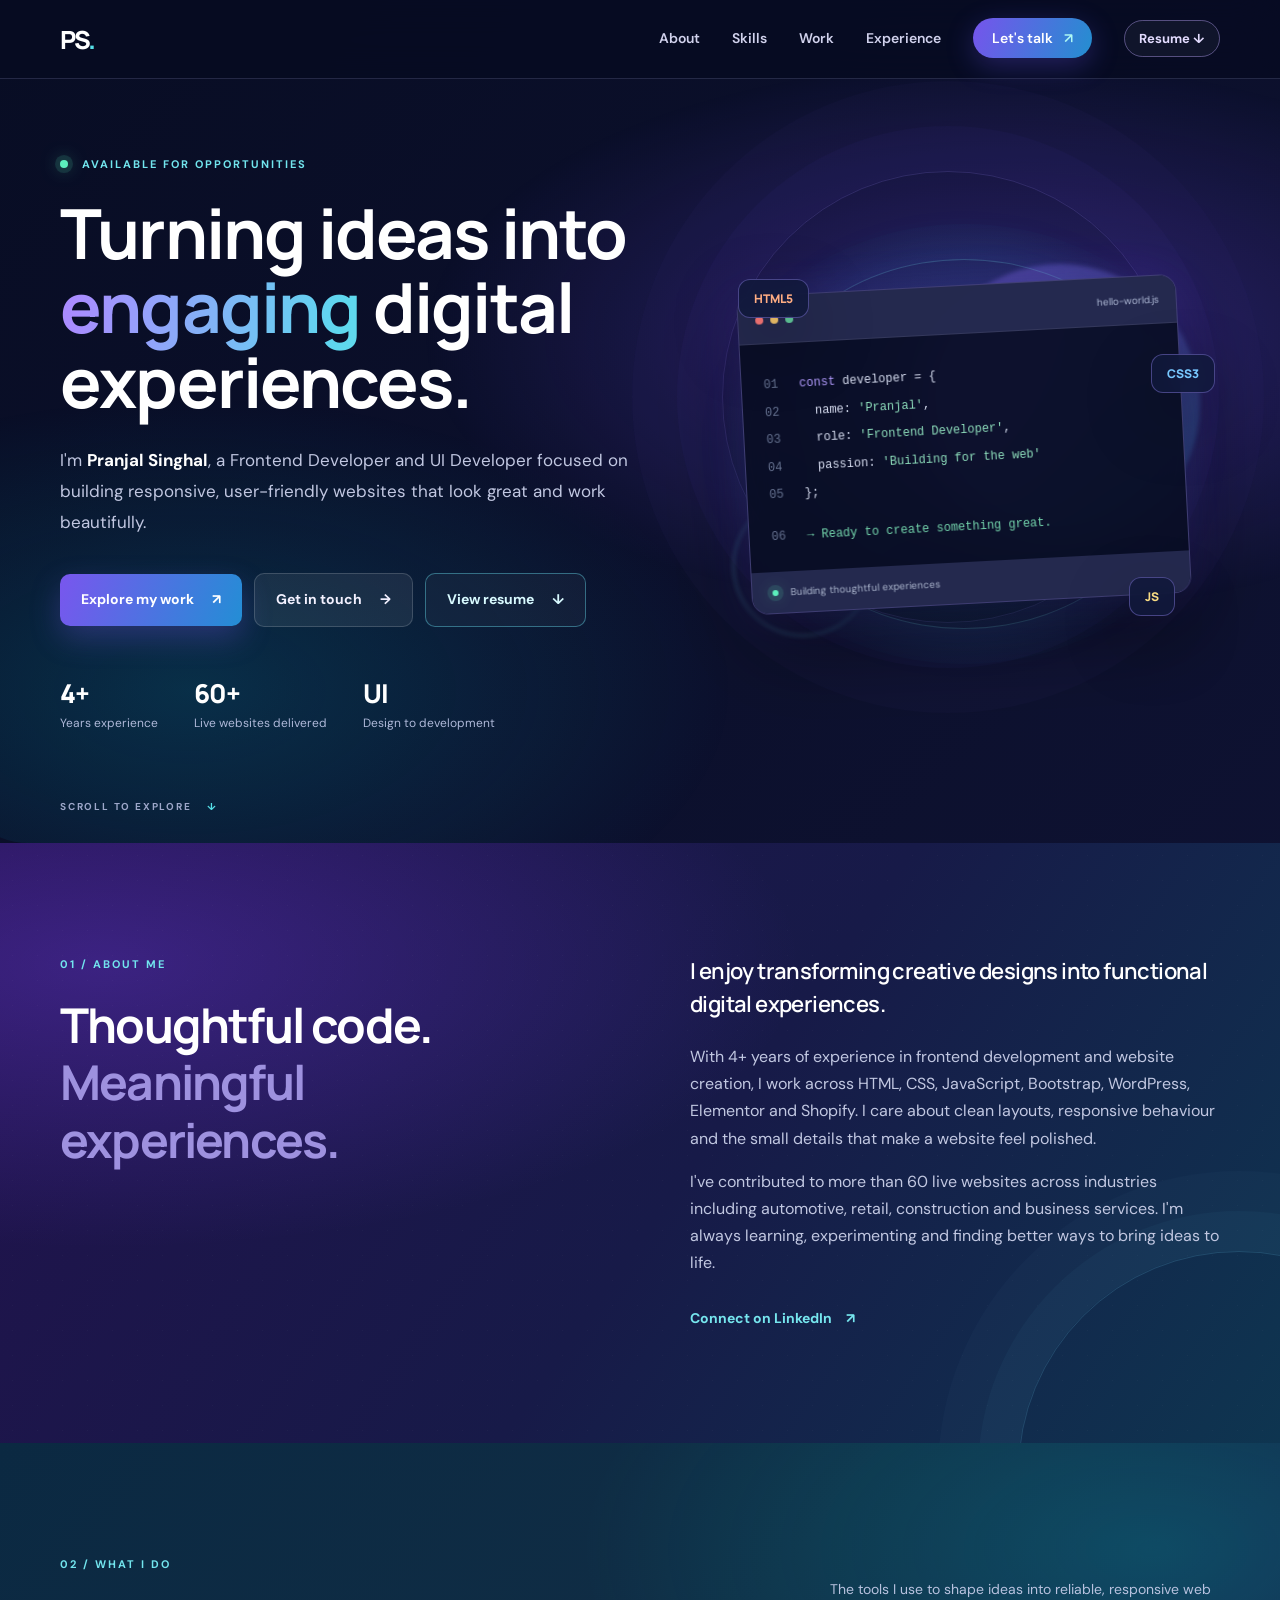
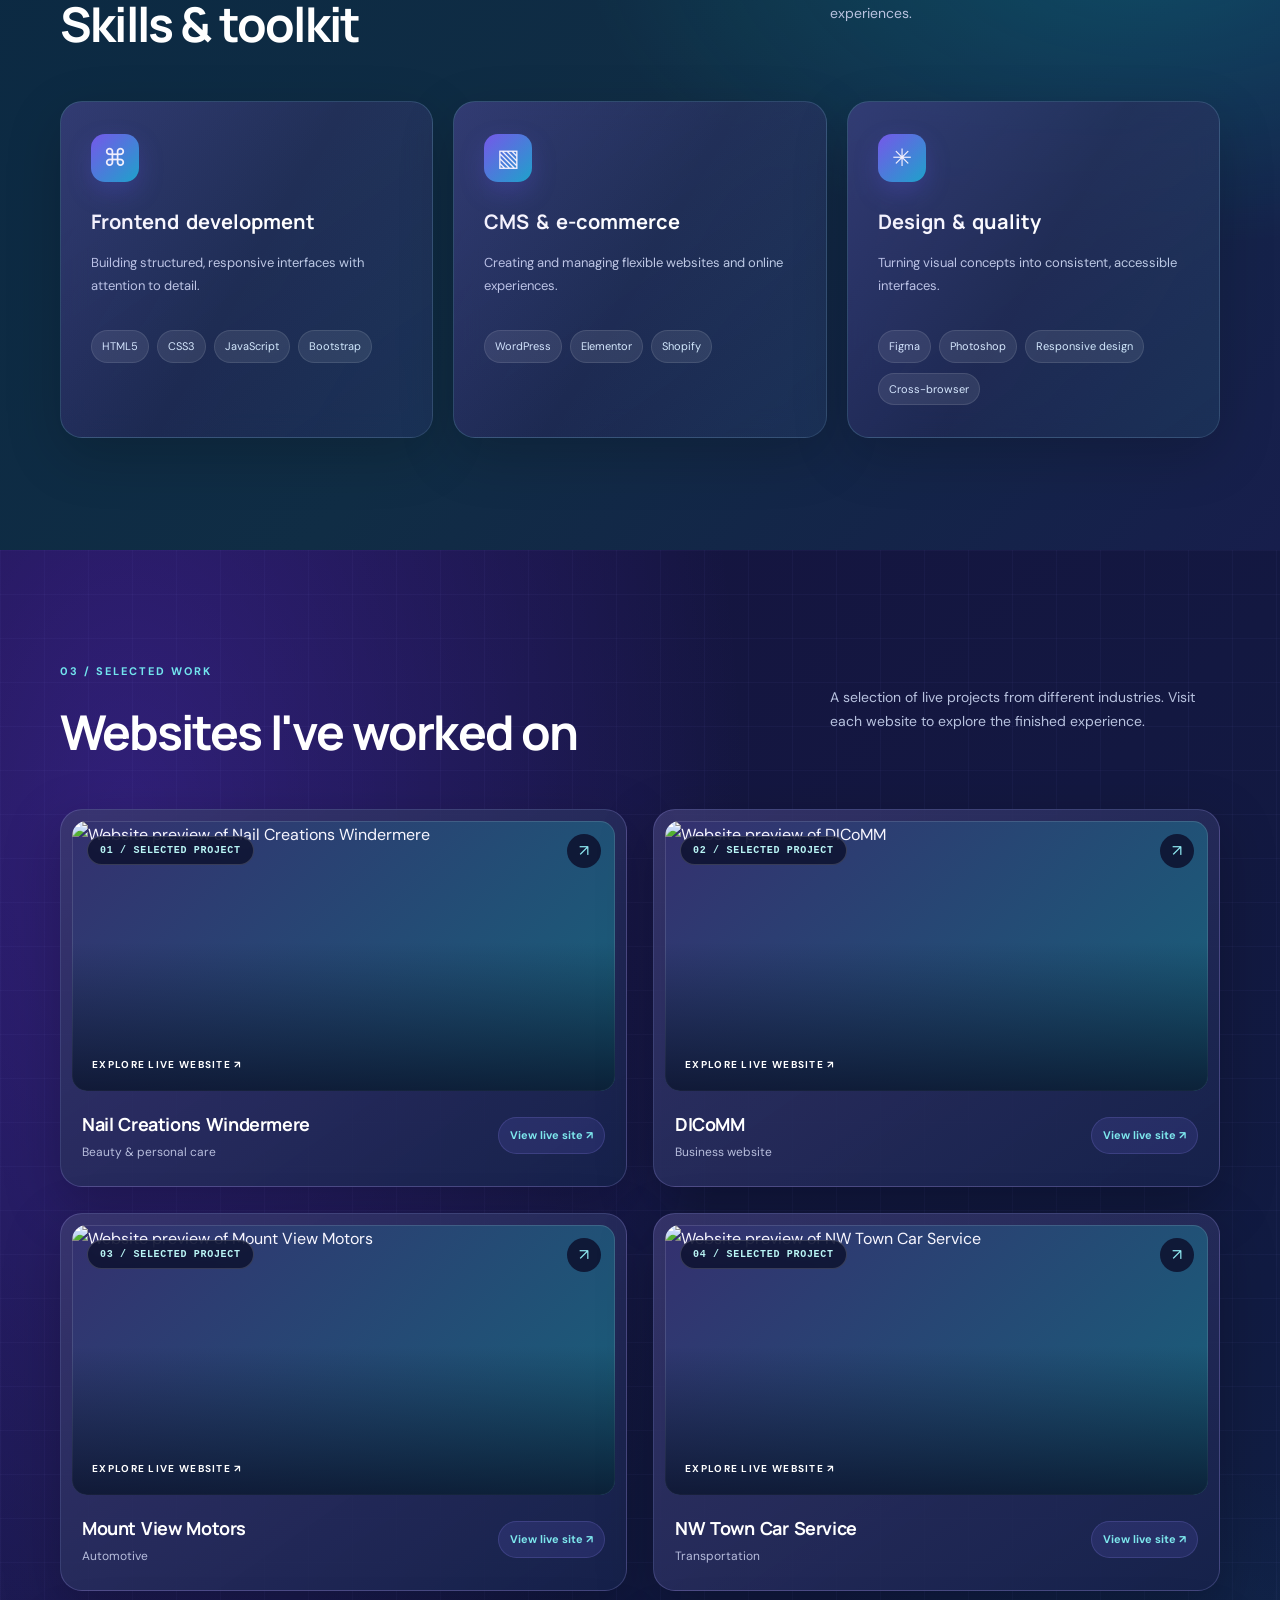
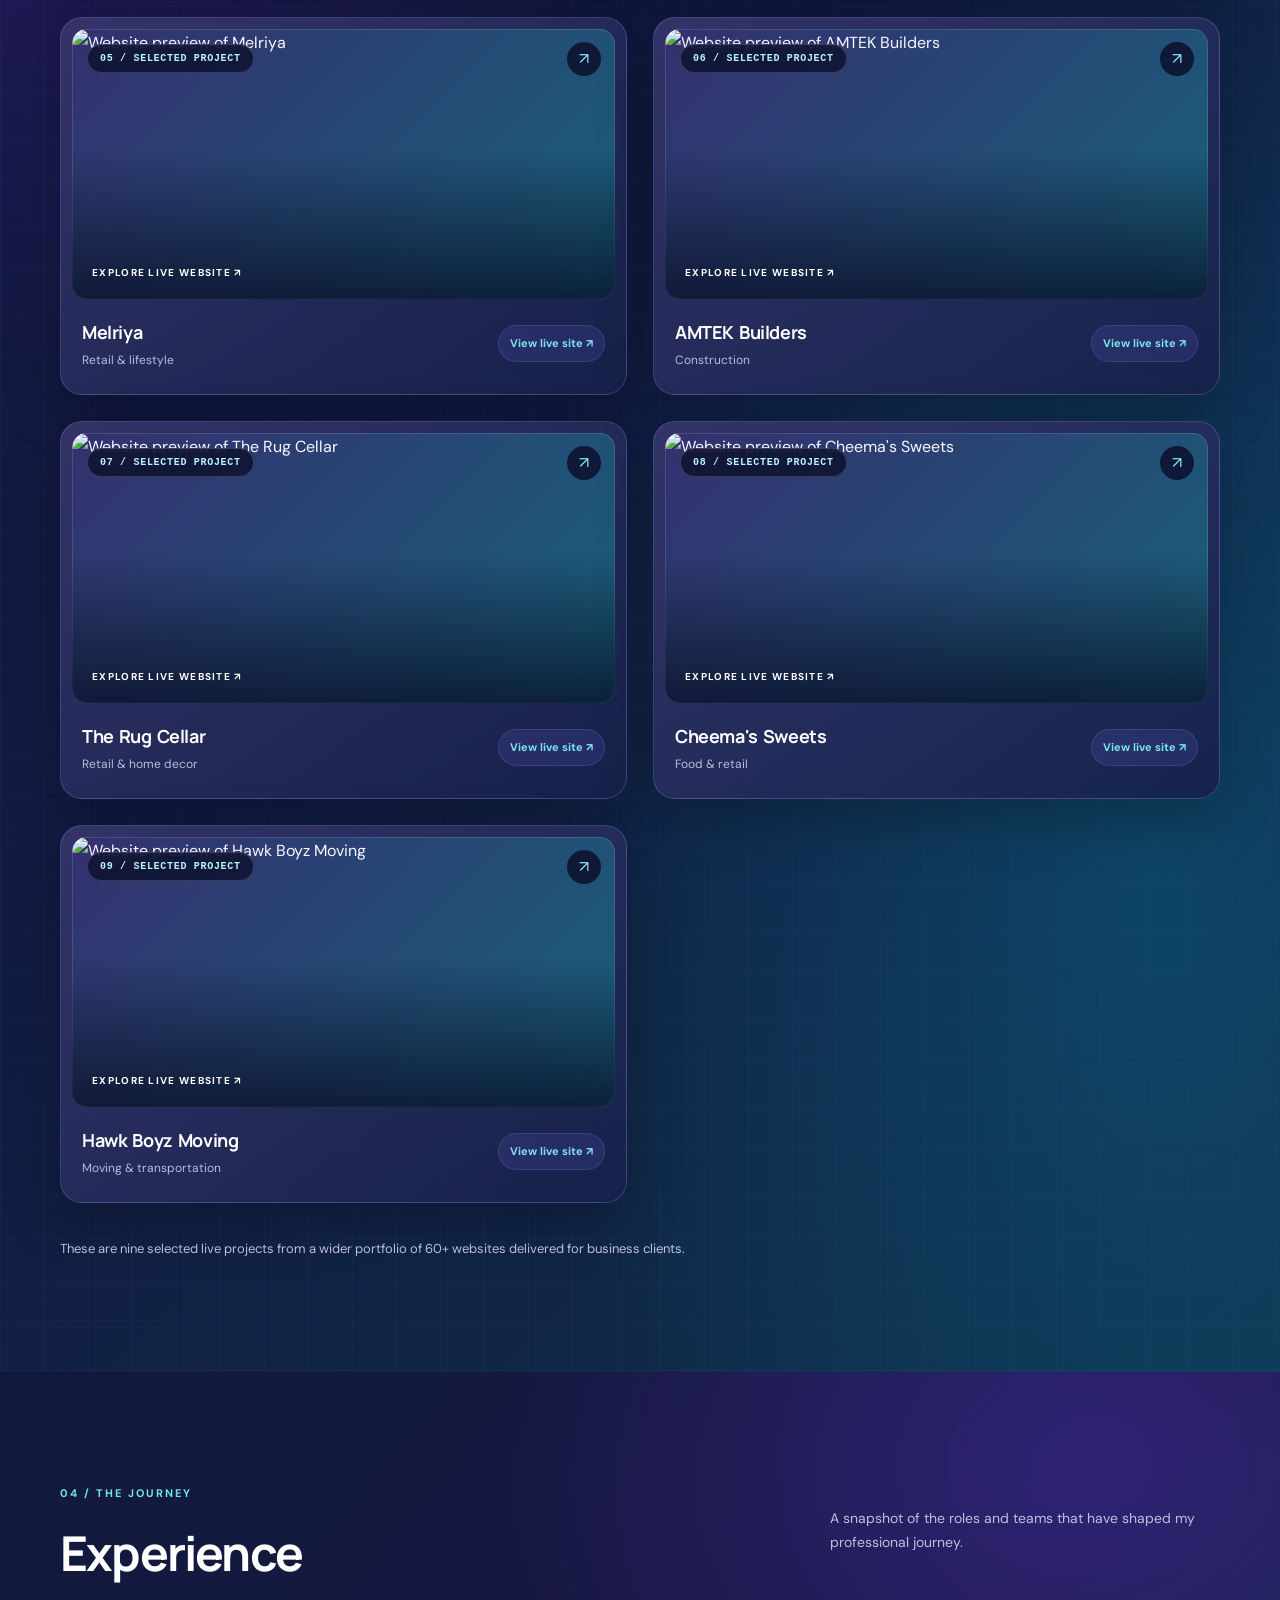
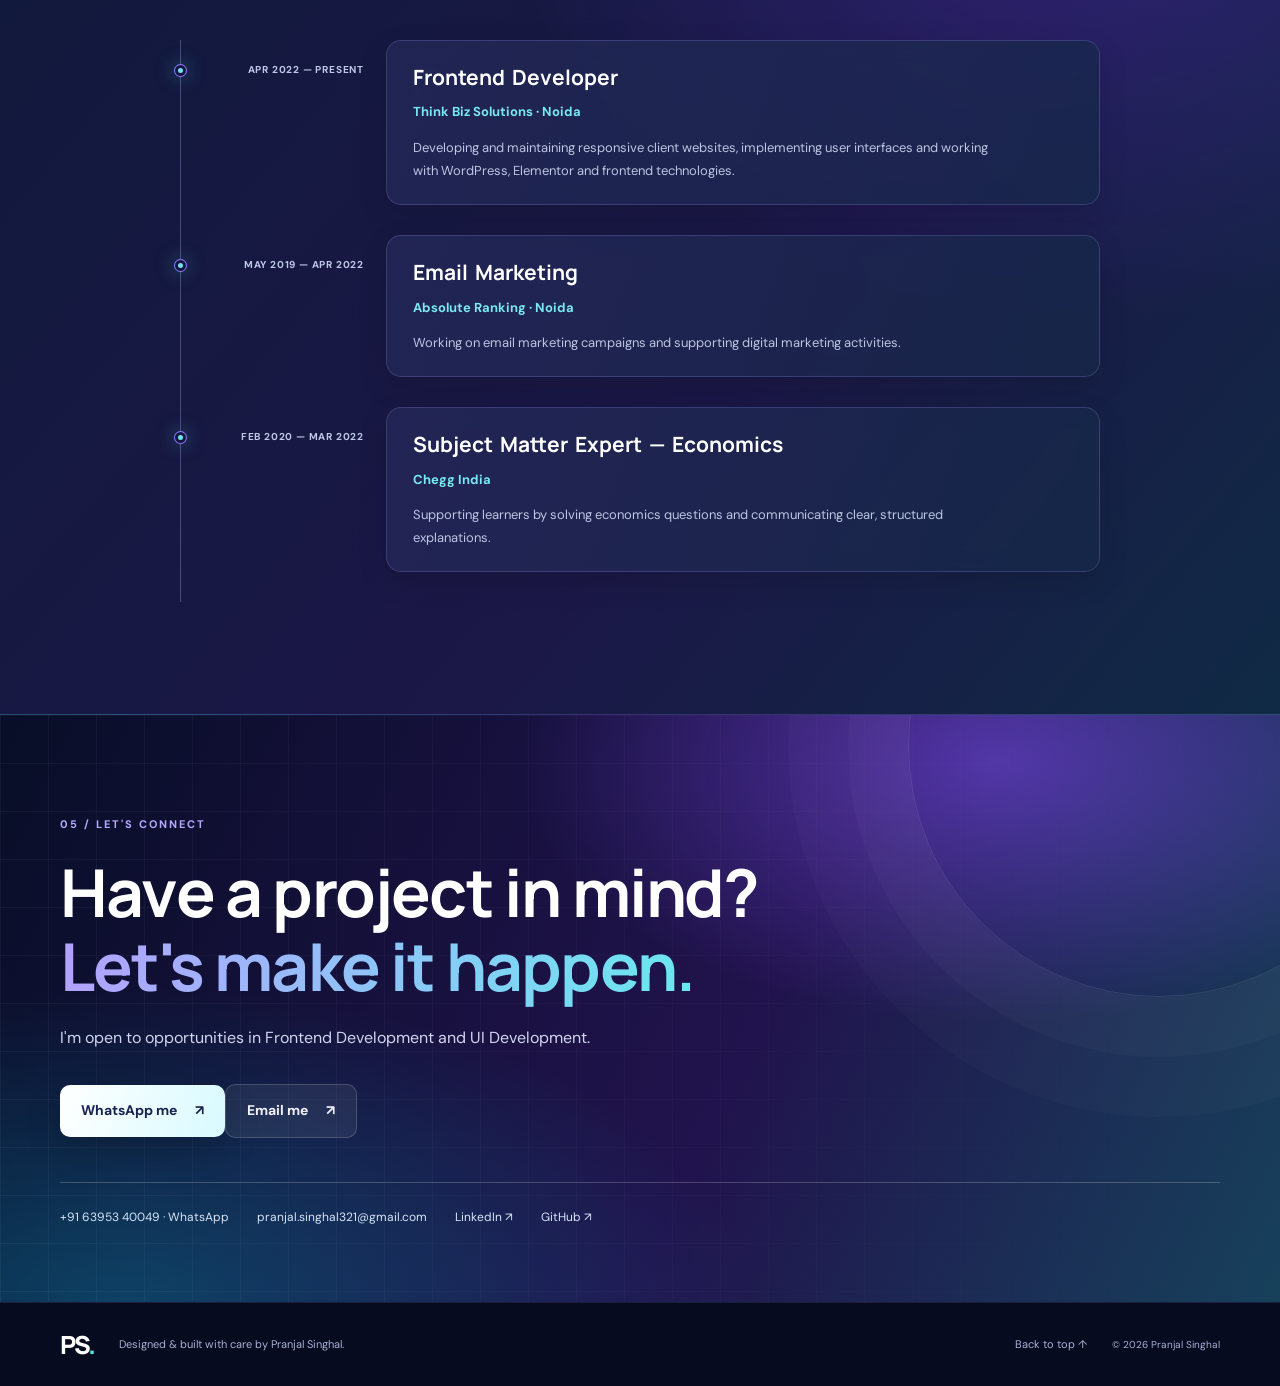
==== commit 1b0fbfe1: "Align skills and experience sections to shared content container" ====
--- a/index.html
+++ b/index.html
@@ -79,12 +79,14 @@
       </div>
     </section>
 
-    <section class="section container" id="skills">
+    <section class="section" id="skills">
+      <div class="container">
       <div class="section-heading"><div><p class="eyebrow">02 / WHAT I DO</p><h2>Skills & toolkit</h2></div><p class="section-intro">The tools I use to shape ideas into reliable, responsive web experiences.</p></div>
       <div class="skill-grid">
         <article class="skill-card"><div class="skill-icon">⌘</div><h3>Frontend development</h3><p>Building structured, responsive interfaces with attention to detail.</p><div class="chips"><span>HTML5</span><span>CSS3</span><span>JavaScript</span><span>Bootstrap</span></div></article>
         <article class="skill-card"><div class="skill-icon">▧</div><h3>CMS & e-commerce</h3><p>Creating and managing flexible websites and online experiences.</p><div class="chips"><span>WordPress</span><span>Elementor</span><span>Shopify</span></div></article>
         <article class="skill-card"><div class="skill-icon">✳</div><h3>Design & quality</h3><p>Turning visual concepts into consistent, accessible interfaces.</p><div class="chips"><span>Figma</span><span>Photoshop</span><span>Responsive design</span><span>Cross-browser</span></div></article>
+      </div>
       </div>
     </section>
 
@@ -106,12 +108,14 @@
       </div>
     </section>
 
-    <section class="section container" id="experience">
+    <section class="section" id="experience">
+      <div class="container">
       <div class="section-heading"><div><p class="eyebrow">04 / THE JOURNEY</p><h2>Experience</h2></div><p class="section-intro">A snapshot of the roles and teams that have shaped my professional journey.</p></div>
       <div class="timeline">
         <article class="timeline-item"><div class="timeline-date">APR 2022 — PRESENT</div><div class="timeline-content"><h3>Frontend Developer</h3><p class="company">Think Biz Solutions · Noida</p><p>Developing and maintaining responsive client websites, implementing user interfaces and working with WordPress, Elementor and frontend technologies.</p></div><span class="timeline-dot"></span></article>
         <article class="timeline-item"><div class="timeline-date">MAY 2019 — APR 2022</div><div class="timeline-content"><h3>Email Marketing</h3><p class="company">Absolute Ranking · Noida</p><p>Working on email marketing campaigns and supporting digital marketing activities.</p></div><span class="timeline-dot"></span></article>
         <article class="timeline-item"><div class="timeline-date">FEB 2020 — MAR 2022</div><div class="timeline-content"><h3>Subject Matter Expert — Economics</h3><p class="company">Chegg India</p><p>Supporting learners by solving economics questions and communicating clear, structured explanations.</p></div><span class="timeline-dot"></span></article>
+      </div>
       </div>
     </section>
 
--- a/style.css
+++ b/style.css
@@ -90,3 +90,53 @@
 @media(max-width:850px){.hero{grid-template-columns:1fr;gap:20px;padding-top:80px}.hero-art{height:370px;max-width:600px;width:100%;margin:auto}.hero-copy{max-width:700px}.scroll-cue{display:none}.about-grid{gap:45px}.section-heading{align-items:start;flex-direction:column}.section-intro{max-width:560px}.skill-grid{grid-template-columns:1fr 1fr}.skill-card:last-child{grid-column:span 2}.project-visual{height:230px}}
 @media(max-width:600px){.container{width:min(100% - 36px,1160px)}.nav{height:68px}.menu-toggle{display:flex;flex-direction:column;gap:6px;padding:10px}.menu-toggle span{width:23px;height:2px;background:#fff;display:block}.nav-links{display:none;position:absolute;top:68px;left:0;right:0;padding:22px 24px 26px;background:rgba(8,13,36,.98);border-bottom:1px solid var(--line);flex-direction:column;align-items:stretch;gap:20px}.nav-links.open{display:flex}.nav-links a:not(.nav-cta){color:#e3e0ff}.nav-cta{display:inline-block;text-align:center}.nav-resume{display:inline-block;text-align:center}.hero{min-height:auto;padding-top:65px;padding-bottom:70px}.eyebrow{font-size:10px}.hero h1{font-size:43px}.hero-description{font-size:15px}.hero-actions{margin:28px 0 35px}.hero-meta{gap:20px;justify-content:space-between}.hero-meta strong{font-size:21px}.hero-meta span{font-size:10px}.hero-art{height:300px}.code-card{width:95%;transform:rotate(-2deg)}.code-lines{font-size:9px;padding:20px 12px}.code-lines i{margin-right:6px}.floating-tag{padding:7px 10px;font-size:10px}.tag-html{left:0;top:25px}.tag-css{right:0;top:75px}.tag-js{right:15px;bottom:15px}.section{padding-top:78px;padding-bottom:78px}.about-grid{grid-template-columns:1fr;gap:25px}.about-grid h2,.section-heading h2{font-size:36px}.about-copy .lead{font-size:19px}.skill-grid{grid-template-columns:1fr}.skill-card:last-child{grid-column:auto}.skill-card p{min-height:0}.project-grid{grid-template-columns:1fr;gap:14px}.project-visual{height:220px}.timeline{margin-left:5px}.timeline-item{grid-template-columns:1fr 12px;gap:4px;padding-left:22px;padding-bottom:32px}.timeline-date{grid-column:1;font-size:9px}.timeline-content{grid-column:1;padding:16px}.timeline-dot{grid-column:2;grid-row:1}.contact-section{padding:75px 0 55px}.contact-section h2{font-size:42px}.contact-details{flex-direction:column;gap:12px}.footer-inner{flex-wrap:wrap;gap:12px}.footer p{width:calc(100% - 60px);margin:0}.footer-inner>a:not(.logo){margin-left:auto}.footer small{width:100%}}
 @media(prefers-reduced-motion:reduce){html{scroll-behavior:auto}*,*::before,*::after{animation:none!important;transition:none!important}.reveal{opacity:1;transform:none}}
+
+
+/* Skills and experience layout refinements */
+.section,#skills,#experience{width:100%;max-width:none}
+#skills .container,#experience .container{width:min(1160px,calc(100% - 48px));margin-inline:auto}
+h3{letter-spacing:-.45px;word-spacing:.08em}
+.skill-card{min-height:310px;padding:32px 30px}
+.skill-card h3{font-size:21px;line-height:1.4;letter-spacing:-.3px;word-spacing:.12em;margin-bottom:14px}
+.skill-card p{line-height:1.8;min-height:56px}
+.chips{row-gap:10px}
+.section-heading{align-items:center}
+#experience .section-heading{margin-bottom:58px}
+.timeline{max-width:1000px;margin:0 auto;border-left:1px solid rgba(177,174,255,.32);padding-left:0}
+.timeline-item{grid-template-columns:190px minmax(0,1fr);gap:34px;padding:0 0 34px 34px;align-items:start}
+.timeline-date{grid-column:1;grid-row:1;text-align:right;padding-top:23px;line-height:1.5;white-space:nowrap;color:#c0c8e8;letter-spacing:1.1px}
+.timeline-content{grid-column:2;grid-row:1;min-height:145px;padding:24px 28px}
+.timeline-content h3{font-size:22px;line-height:1.3;letter-spacing:-.35px;word-spacing:.12em;margin-bottom:7px}
+.timeline-content .company{margin-bottom:12px}
+.timeline-content>p:last-child{line-height:1.8}
+.timeline-dot{left:-6px;top:27px}
+@media(max-width:700px){
+#skills .container,#experience .container{width:calc(100% - 36px)}
+.skill-card{min-height:0;padding:25px}
+.skill-card h3{font-size:20px}
+.timeline{margin-left:5px}
+.timeline-item{grid-template-columns:1fr;gap:8px;padding-left:24px;padding-bottom:28px}
+.timeline-date{grid-column:1;text-align:left;padding-top:0;white-space:normal;font-size:10px}
+.timeline-content{grid-column:1;min-height:0;padding:18px}
+.timeline-dot{left:-6px;top:2px}
+}
+
+
+/* Final polish: improve heading readability and tighten the experience timeline */
+.skill-card h3,.timeline-content h3{letter-spacing:0!important;word-spacing:.14em!important}
+.skill-card h3{font-size:20px;line-height:1.45;margin-bottom:16px}
+.skill-card{min-height:285px}
+.skill-card p{min-height:58px;line-height:1.75}
+#experience .timeline{max-width:920px;margin:0 auto;border-left:1px solid rgba(177,174,255,.32)}
+#experience .timeline-item{grid-template-columns:155px minmax(0,1fr);gap:22px;padding:0 0 30px 28px;align-items:start}
+#experience .timeline-date{padding-top:22px;font-size:10px;letter-spacing:.8px;white-space:nowrap;text-align:right}
+#experience .timeline-content{padding:22px 26px;min-height:132px}
+#experience .timeline-content h3{font-size:21px;line-height:1.4;margin-bottom:9px}
+#experience .timeline-dot{top:25px}
+@media(max-width:700px){
+ .skill-card{min-height:0}
+ #experience .timeline-item{grid-template-columns:1fr;gap:7px;padding-left:24px;padding-bottom:26px}
+ #experience .timeline-date{text-align:left;padding-top:0;white-space:normal;font-size:10px}
+ #experience .timeline-content{padding:18px;min-height:0}
+ #experience .timeline-dot{top:2px}
+}
